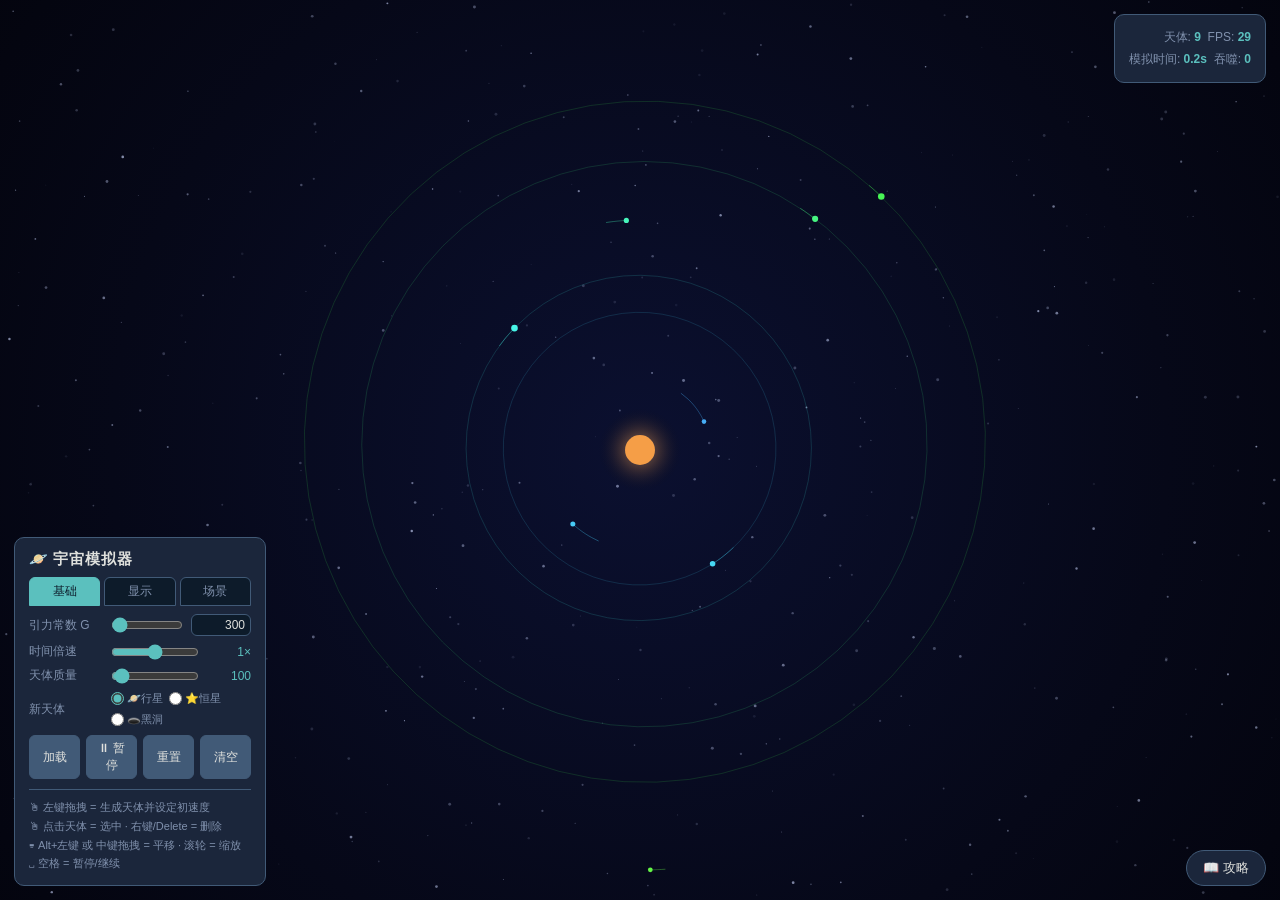
==== universe.html @ 5cbca07d "提交修改" ====
<!DOCTYPE html>
<html lang="zh-CN">
<head>
<meta charset="UTF-8">
<meta name="viewport" content="width=device-width, initial-scale=1.0">
<title> 宇宙模拟器</title>
<style>
  * { margin: 0; padding: 0; box-sizing: border-box; }
  html, body { width: 100%; height: 100%; overflow: hidden; }
  #canvas { display: block; width: 100%; height: 100%; cursor: crosshair; }
  body {
    font-family: "Segoe UI", "Microsoft YaHei", sans-serif;
    background: var(--bg); color: var(--text);
    transition: background 0.3s, color 0.3s;
  }

  /* ===== 三套扁平主题（深空蓝 / 星云紫 / 熔岩金）===== */
  :root, .theme-astronaut {
    --bg: #0d1b2a; --panel: #1b263b; --border: #415a77;
    --sub: #8091ad; --text: #e0e1dd;
    --accent: #5bc0be; --warn: #f4a261;
    --th-bg: #0d1b2a; --input-bg: #0d1b2a;
  }
  .theme-nebula {
    --bg: #0f0c29; --panel: #241e47; --border: #574a8f;
    --sub: #a89ce0; --text: #ece7ff;
    --accent: #a855f7; --warn: #fbbf24;
    --th-bg: #18133a; --input-bg: #18133a;
  }
  .theme-lava {
    --bg: #14100a; --panel: #2a2014; --border: #6b4a2f;
    --sub: #c9a277; --text: #f7ead9;
    --accent: #f4a261; --warn: #ffd166;
    --th-bg: #1d160d; --input-bg: #1d160d;
  }

  /* 扁平面板（实色 + 细边框，无模糊无重阴影） */
  .panel {
    position: fixed;
    background: var(--panel);
    border: 1px solid var(--border);
    border-radius: 10px;
    padding: 12px 14px;
    user-select: none;
    z-index: 10;
  }

  /* 左下：控制面板 */
  #controls { left: 14px; bottom: 14px; width: 252px; font-size: 13px; max-height: calc(100vh - 28px); overflow-y: auto; }
  #controls h1 { font-size: 15px; margin-bottom: 8px; letter-spacing: 1px; color: var(--text); }
  #controls h1 .icon { margin-right: 4px; }
  .row { display: flex; align-items: center; gap: 8px; margin: 7px 0; }
  .row label { flex: 0 0 74px; color: var(--sub); font-size: 12px; }
  .row input[type="range"] { flex: 1; min-width: 0; accent-color: var(--accent); }
  .row .val { flex: 0 0 44px; text-align: right; font-size: 12px; color: var(--accent); font-variant-numeric: tabular-nums; }
  .ginput {
    flex: 0 0 60px; min-width: 0; width: 60px;
    background: var(--input-bg); color: var(--text);
    border: 1px solid var(--border); border-radius: 6px;
    padding: 3px 5px; font-size: 12px; text-align: right;
    font-variant-numeric: tabular-nums;
    appearance: textfield; -moz-appearance: textfield;
  }
  .ginput::-webkit-inner-spin-button, .ginput::-webkit-outer-spin-button { -webkit-appearance: none; margin: 0; }
  .ginput:focus { outline: none; border-color: var(--accent); }
  .ginput:focus-visible { outline: 2px solid var(--accent); outline-offset: 1px; }
  .typebtns { flex: 1; display: flex; gap: 6px; flex-wrap: wrap; }
  .typebtns label { flex: 0 0 auto; display: flex; align-items: center; gap: 3px; font-size: 11px; color: var(--sub); cursor: pointer; }
  .typebtns input, .row input[type="checkbox"] { accent-color: var(--accent); }
  select, button {
    background: var(--border);
    color: var(--text);
    border: 1px solid var(--border);
    border-radius: 6px;
    padding: 4px 8px;
    font-size: 12px;
    cursor: pointer;
  }
  select:hover, button:hover { border-color: var(--accent); }
  .btnrow { display: flex; gap: 6px; margin-top: 8px; }
  .btnrow button { flex: 1; }
  #hint { margin-top: 10px; font-size: 11px; line-height: 1.7; color: var(--sub); border-top: 1px solid var(--border); padding-top: 8px; }

  /* 设置面板选项卡 */
  .tabs { display: flex; gap: 4px; margin-bottom: 8px; }
  .tab {
    flex: 1; text-align: center; padding: 5px 0; cursor: pointer;
    border: 1px solid var(--border); border-radius: 6px 6px 0 0;
    color: var(--sub); font-size: 12px; background: var(--th-bg);
  }
  .tab:hover { color: var(--text); border-color: var(--border); }
  .tab.active { background: var(--accent); color: var(--bg); border-color: var(--accent); }
  .tabpane { display: none; }
  .tabpane.active { display: block; }

  /* 右上：统计 */
  #stats { right: 14px; top: 14px; font-size: 12px; min-width: 150px; text-align: right; line-height: 1.8; color: var(--sub); }
  #stats b { color: var(--accent); font-variant-numeric: tabular-nums; }

  /* 选中天体信息 */
  #info {
    right: 14px; top: 130px; font-size: 12px; min-width: 170px; line-height: 1.8;
    display: none;
  }
  #info .title { color: var(--text); margin-bottom: 4px; }
  #info .close { float: right; cursor: pointer; color: var(--sub); font-size: 13px; }
  #info .close:hover { color: var(--warn); }

  /* 吞噬提示 */
  #feed { position: fixed; top: 14px; left: 50%; transform: translateX(-50%);
    font-size: 13px; color: var(--warn);
    opacity: 0; transition: opacity 0.8s; pointer-events: none; z-index: 20; }

  /* 攻略按钮与面板 */
  #guideBtn {
    position: fixed; right: 14px; bottom: 14px; z-index: 30;
    background: var(--panel); color: var(--text);
    border: 1px solid var(--border); border-radius: 20px;
    padding: 8px 16px; font-size: 13px; cursor: pointer;
  }
  #guideBtn:hover { border-color: var(--accent); }
  .overlay {
    position: fixed; inset: 0; z-index: 100;
    background: rgba(0, 0, 0, 0.55);
    display: flex; align-items: center; justify-content: center;
  }
  .guide {
    width: min(620px, 92vw); max-height: 84vh; overflow-y: auto;
    background: var(--panel);
    border: 1px solid var(--border); border-radius: 14px;
    padding: 18px 22px;
  }
  .guide-title { font-size: 17px; color: var(--text); margin-bottom: 12px; display: flex; justify-content: space-between; align-items: center; }
  .gclose { cursor: pointer; color: var(--sub); font-size: 15px; }
  .gclose:hover { color: var(--warn); }
  .guide-body { font-size: 13px; line-height: 1.8; color: var(--text); }
  .guide-body h3 { color: var(--accent); font-size: 14px; margin: 14px 0 6px; }
  .guide-body table { width: 100%; border-collapse: collapse; margin: 6px 0; }
  .guide-body th, .guide-body td { border: 1px solid var(--border); padding: 4px 8px; font-size: 12px; text-align: left; }
  .guide-body th { color: var(--text); background: var(--th-bg); }
  .guide-body td { color: var(--sub); }
  input:focus-visible, select:focus-visible, button:focus-visible {
    outline: 2px solid var(--accent); outline-offset: 1px;
  }
</style>
</head>
<body class="theme-astronaut">
<canvas id="canvas"></canvas>

<div class="panel" id="controls">
  <h1><span class="icon">🪐</span>宇宙模拟器</h1>
  <div class="tabs">
    <button class="tab active" data-tab="base"> 基础</button>
    <button class="tab" data-tab="view"> 显示</button>
    <button class="tab" data-tab="scene"> 场景</button>
  </div>
  <div class="tabpane active" id="pane-base">
    <div class="row"><label>引力常数 G</label><input type="range" id="gSlider" min="10" max="30000" step="10" value="300"><input type="number" id="gInput" class="ginput" value="300" min="1" step="any"></div>
    <div class="row"><label>时间倍速</label><input type="range" id="timeSlider" min="-200" max="200" step="1" value="0"><span class="val" id="timeVal">1×</span></div>
    <div class="row"><label>天体质量</label><input type="range" id="massSlider" min="5" max="2000" step="5" value="100"><span class="val" id="massVal">100</span></div>
    <div class="row"><label>新天体</label>
      <div class="typebtns">
        <label><input type="radio" name="btype" value="planet" checked><span>🪐行星</span></label>
        <label><input type="radio" name="btype" value="star"><span>⭐恒星</span></label>
        <label><input type="radio" name="btype" value="blackhole"><span>🕳️黑洞</span></label>
      </div>
    </div>
  </div>
  <div class="tabpane" id="pane-view">
    <div class="row"><label>尾迹</label><input type="checkbox" id="trailCk" checked><span style="font-size:12px;color:var(--sub)">显示轨道尾迹</span></div>
    <div class="row"><label>预测轨道</label><input type="checkbox" id="orbitCk" checked><span style="font-size:12px;color:var(--sub)">显示预计轨道</span></div>
    <div class="row"><label>界面主题</label>
      <select id="themeSel">
        <option value="astronaut" selected>深空蓝</option>
        <option value="nebula">星云紫</option>
        <option value="lava"> 熔岩金</option>
      </select>
    </div>
  </div>
  <div class="tabpane" id="pane-scene">
    <div class="row"><label>预设场景</label>
      <select id="presetSel">
        <option value="binary">双星系统</option>
        <option value="galaxy"> 螺旋星系</option>
        <option value="solar" selected>太阳系</option>
        <option value="collide">黑洞对撞</option>
        <option value="cluster"> 星团</option>
        <option value="chaos"> 随机混沌</option>
        <option value="accretion">黑洞吸积盘</option>
      </select>
    </div>
  </div>
  <div class="btnrow">
    <button id="loadBtn">加载</button>
    <button id="pauseBtn">⏸ 暂停</button>
    <button id="resetBtn">重置</button>
    <button id="clearBtn">清空</button>
  </div>
  <div id="hint">
    🖱 左键拖拽 = 生成天体并设定初速度<br>
    🖱 点击天体 = 选中 · 右键/Delete = 删除<br>
    ⌨ Alt+左键 或 中键拖拽 = 平移 · 滚轮 = 缩放<br>
    ␣ 空格 = 暂停/继续
  </div>
</div>

<div class="panel" id="stats">
  天体: <b id="stCount">0</b> &nbsp;FPS: <b id="stFps">0</b><br>
  模拟时间: <b id="stTime">0.0s</b> &nbsp;吞噬: <b id="stFeed">0</b>
</div>

<div class="panel" id="info">
  <span class="close" id="infoClose">✕</span>
  <div class="title" id="infoTitle">选中天体</div>
  <div id="infoBody"></div>
</div>

<div id="feed"></div>

<button id="guideBtn" title="打开攻略">📖 攻略</button>
<div id="guideOverlay" class="overlay" style="display:none">
  <div class="guide">
    <div class="guide-title">🪐 宇宙模拟器攻略 <span class="gclose" id="guideClose">✕</span></div>
    <div class="guide-body">
      <h3>🎮 操作速查</h3>
      <table>
        <tr><th>操作</th><th>效果</th></tr>
        <tr><td>左键拖拽空白</td><td>生成天体 + 设定初速度（箭头预览）</td></tr>
        <tr><td>点击天体</td><td>选中 + 相机居中跟踪（看质量/速度/能量）</td></tr>
        <tr><td>右键 / Delete</td><td>删除选中天体</td></tr>
        <tr><td>滚轮</td><td>缩放（0.1×~8×）</td></tr>
        <tr><td>Alt+左键 / 中键拖</td><td>平移视口</td></tr>
        <tr><td>空格</td><td>暂停 / 继续</td></tr>
        <tr><td>点击空白</td><td>退出跟踪模式</td></tr>
      </table>
      <h3>🎛 面板参数</h3>
      <table>
        <tr><th>参数</th><th>说明</th></tr>
        <tr><td>引力常数 G</td><td>整体引力强度：越大轨道越快越紧，越小越松散（可输入）</td></tr>
        <tr><td>时间倍速</td><td>0.01×~100× 全范围真实生效，看演化 / 看细节</td></tr>
        <tr><td>天体质量</td><td>新天体的质量，决定半径与引力影响力</td></tr>
        <tr><td>新天体类型</td><td>🪐行星 / ⭐恒星 / 🕳️黑洞，切换时质量自动匹配</td></tr>
        <tr><td>尾迹 / 预测轨道</td><td>轨道拖尾；大天体淡椭圆 + 选中体亮虚线预测</td></tr>
      </table>
      <h3>🔬 物理机制</h3>
      真实 n-body 万有引力（leapfrog 积分）：速度合适 → 椭圆轨道；太快 → 逃逸；太慢 → 坠入。
      天体相撞质量相加（动量守恒）；<b>黑洞吞噬</b>质量差 20 倍以上的小体时橙色闪光。
      黑洞吸积盘粒子带微阻力，螺旋内落。
      <h3>🌌 七大预设</h3>
      <table>
        <tr><th>预设</th><th>看点 / 推荐</th></tr>
        <tr><td>螺旋星系</td><td>650 体旋臂演化；跟踪中心黑洞调 10×~30×</td></tr>
        <tr><td>双星系统</td><td>两恒星互绕；加行星看三体混沌</td></tr>
        <tr><td>太阳系</td><td>8 行星圆轨道；1× 慢速看行星公转</td></tr>
        <tr><td>黑洞对撞</td><td>双黑洞椭圆互绕合并；调 5×~20× 看对撞</td></tr>
        <tr><td>星团</td><td>320 天体坍缩合并；调 20× 看星团成型</td></tr>
        <tr><td>随机混沌</td><td>280 体碰撞演化；看自然合并成团</td></tr>
        <tr><td>黑洞吸积盘</td><td>炽热粒子螺旋内落；1×~2× 看吞噬闪光</td></tr>
      </table>
      <h3>🚀 进阶技巧</h3>
      <b>造太阳系</b>：选 ⭐ 恒星生成一颗 → 切 🪐 行星在旁拖拽（速度垂直连线）→ 开预测轨道微调。<br>
      <b>黑洞吞噬秀</b>：吸积盘预设调 10×，看粒子被吞、闪光连发。<br>
      <b>轨道口诀</b>：圆轨道速度 ≈ √(G·M/r)——质量×G 定引力源，距离定轨道尺度。
      <h3>⚡ 性能提示</h3>
      天体上限 1200；卡顿先关<b>尾迹</b>（最耗渲染）。帧率自适应自动降子步，无需手动。
    </div>
  </div>
</div>

<script>
// ============================================================
// PHYSICS-START  ——  纯物理引擎（无 DOM 依赖，node 可提取测试）
// ============================================================
const PHYS_DT = 1 / 240;        // 固定物理步长（秒）
const SOFTENING = 2;            // 软化常数 ε（像素），防 r→0 奇点
const TRAIL_LEN = 50;           // 尾迹长度（帧）
const MAX_BODIES = 1200;        // 天体数量上限
const MAX_SUB_DT_MULT = 16;     // 物理步长上限（PHYS_DT 的倍数，leapfrog 稳定域）

// 天体类型 -> 颜色色相（渲染用）
const TYPE_HUE = { star: 30, planet: 205, blackhole: 272 };

function radiusFromMass(m) {
  // 半径 ∝ 质量^(1/3)，观感缩放
  return 1.2 + 3.2 * Math.cbrt(m / 100);
}

function makeBody(x, y, vx, vy, mass, type) {
  return {
    x, y, vx, vy, mass,
    type: type || 'planet',
    radius: radiusFromMass(mass),
    ax: 0, ay: 0,             // 加速度缓存（leapfrog 半 kick 用）
    trail: [],                // 世界坐标尾迹点
    dead: false,              // 待删除标记
    born: 0                   // 出生时间（物理秒）
  };
}

// O(n²) 加速度计算：每对天体一次对称计算
function computeAccelerations(bodies, G, eps) {
  const n = bodies.length;
  for (let i = 0; i < n; i++) {
    bodies[i].ax = 0;
    bodies[i].ay = 0;
  }
  for (let i = 0; i < n; i++) {
    const a = bodies[i];
    for (let j = i + 1; j < n; j++) {
      const b = bodies[j];
      const dx = b.x - a.x;
      const dy = b.y - a.y;
      const r2 = dx * dx + dy * dy + eps * eps;
      const invR3 = 1 / (r2 * Math.sqrt(r2));
      // a 受 b 的加速度: G·mb/r³·dr ; b 受 a: -G·ma/r³·dr
      a.ax += G * b.mass * invR3 * dx;
      a.ay += G * b.mass * invR3 * dy;
      b.ax -= G * a.mass * invR3 * dx;
      b.ay -= G * a.mass * invR3 * dy;
    }
  }
}

// Leapfrog / velocity-Verlet 单步（进入时 ax,ay 为上一步缓存值）
function stepUniverse(bodies, dt, G, eps) {
  for (const b of bodies) {
    b.vx += 0.5 * b.ax * dt;
    b.vy += 0.5 * b.ay * dt;
    b.x += b.vx * dt;
    b.y += b.vy * dt;
  }
  computeAccelerations(bodies, G, eps);
  for (const b of bodies) {
    b.vx += 0.5 * b.ax * dt;
    b.vy += 0.5 * b.ay * dt;
  }
}

// 碰撞合并。返回吞噬事件数组 [{x,y}]（渲染层附加时间戳）
function collideBodies(bodies) {
  const TYPE_PRIORITY = { blackhole: 3, star: 2, planet: 1 };
  const feedEvents = [];
  const n = bodies.length;
  for (let i = 0; i < n; i++) {
    const a = bodies[i];
    if (a.dead) continue;
    for (let j = i + 1; j < n; j++) {
      const b = bodies[j];
      if (b.dead) continue;
      const dx = b.x - a.x, dy = b.y - a.y;
      const rr = a.radius + b.radius;
      if (dx * dx + dy * dy > rr * rr) continue;
      // 合并：动量守恒、质心位置（先保存原始质量——合并会覆盖 keep.mass）
      const ma = a.mass, mb = b.mass;
      const m = ma + mb;
      const keep = a, del = b;
      keep.x = (a.x * ma + b.x * mb) / m;
      keep.y = (a.y * ma + b.y * mb) / m;
      keep.vx = (a.vx * ma + b.vx * mb) / m;
      keep.vy = (a.vy * ma + b.vy * mb) / m;
      keep.mass = m;
      keep.radius = radiusFromMass(m);
      // 类型取优先级高的
      if (TYPE_PRIORITY[del.type] > TYPE_PRIORITY[keep.type]) keep.type = del.type;
      // 黑洞吞噬判定（与下标顺序无关：合并结果为黑洞且原始质量悬殊）
      const ratio = Math.max(ma, mb) / Math.min(ma, mb);
      if (keep.type === 'blackhole' && ratio > 20) {
        feedEvents.push({ x: keep.x, y: keep.y });
      }
      del.dead = true;
    }
  }
  return bodies.filter(b => !b.dead).length !== n
    ? { bodies: bodies.filter(b => !b.dead), feedEvents }
    : { bodies, feedEvents };
}

// ---------- 预计轨道 ----------
// 开普勒轨道要素：天体(质量 mass)在质心系中绕系统质心(M = 系统总质量)的椭圆轨道。
// 两体精确式：天体绕质心的运动等价于中心质量 (M−m)³/M² 的中心场（m≪M 时退化为 M−m）。
// 返回 {a, e, p, theta0}（半长轴/离心率/半通径/近日点角），非束缚或不可画时返回 null。
function computeKeplerOrbit(bx, by, bvx, bvy, mass, comX, comY, comVx, comVy, G, M) {
  const rx = bx - comX, ry = by - comY;
  const vx = bvx - comVx, vy = bvy - comVy;
  const r = Math.hypot(rx, ry);
  if (r < 1e-6) return null;               // 位于质心（如中心黑洞自身）
  const v2 = vx * vx + vy * vy;
  const mu = G * (M - mass) ** 3 / (M * M);
  const eps = v2 / 2 - mu / r;             // 比能量
  if (eps >= 0) return null;               // 抛物线/双曲 → 逃逸
  const h = rx * vy - ry * vx;             // 角动量 z 分量
  if (h === 0) return null;                // 纯径向
  const a = -mu / (2 * eps);
  const e = Math.sqrt(Math.max(0, 1 + 2 * eps * h * h / (mu * mu)));
  if (e >= 0.97 || a > 5000) return null;  // 极扁/巨轨道不画
  const p = h * h / mu;
  // 近日点方向（拉普拉斯-龙格-楞次向量）：e_vec = (v×h)/μ − r̂
  const ex = (vy * h) / mu - rx / r;
  const ey = (-vx * h) / mu - ry / r;
  return { a, e, p, theta0: Math.atan2(ey, ex) };
}

// 椭圆采样点（世界坐标，samples 个点闭合一周，末点回到起点）
function keplerOrbitPoints(orbit, comX, comY, samples) {
  const { e, p, theta0 } = orbit;
  const pts = new Array(samples + 1);
  for (let i = 0; i < samples; i++) {
    const th = (i / samples) * Math.PI * 2;
    const rr = p / (1 + e * Math.cos(th));
    pts[i] = {
      x: comX + Math.cos(theta0 + th) * rr,
      y: comY + Math.sin(theta0 + th) * rr
    };
  }
  pts[samples] = pts[0];                   // 闭合
  return pts;
}

// 多体数值预测：场源(others)位置冻结，leapfrog 前向积分 steps×dt 秒，
// 返回预测路径点数组（每 4 步取一点）。支持 drag 阻尼（吸积盘螺旋）。
function predictOrbit(body, others, G, steps, dt) {
  const pred = { x: body.x, y: body.y, vx: body.vx, vy: body.vy, mass: body.mass, drag: body.drag || 0 };
  const eps = SOFTENING;
  let ax = 0, ay = 0;
  for (const o of others) {
    const dx = o.x - pred.x, dy = o.y - pred.y;
    const r2 = dx * dx + dy * dy + eps * eps;
    const inv = 1 / (r2 * Math.sqrt(r2));
    ax += G * o.mass * inv * dx;
    ay += G * o.mass * inv * dy;
  }
  const pts = [{ x: pred.x, y: pred.y }];
  const dragF = pred.drag ? (1 - pred.drag * 240 * dt) : 1;
  for (let s = 0; s < steps; s++) {
    pred.vx = pred.vx * dragF + 0.5 * ax * dt;
    pred.vy = pred.vy * dragF + 0.5 * ay * dt;
    pred.x += pred.vx * dt;
    pred.y += pred.vy * dt;
    ax = 0; ay = 0;
    for (const o of others) {
      const dx = o.x - pred.x, dy = o.y - pred.y;
      const r2 = dx * dx + dy * dy + eps * eps;
      const inv = 1 / (r2 * Math.sqrt(r2));
      ax += G * o.mass * inv * dx;
      ay += G * o.mass * inv * dy;
    }
    pred.vx += 0.5 * ax * dt;
    pred.vy += 0.5 * ay * dt;
    if (s % 4 === 3) pts.push({ x: pred.x, y: pred.y });
  }
  return pts;
}

// 解析正数输入（通用）：合法返回 number，否则返回 null
function parsePositiveInput(str) {
  const v = Number(String(str).trim());
  return Number.isFinite(v) && v > 0 ? v : null;
}

// 解析 G 常数输入：额外钳制合理范围 [1e-3, 1e6]，
// 防极端值 G·m 溢出为 Infinity 污染全部天体（1e308×22000 → Infinity → NaN）
function parseGInput(str) {
  const v = Number(String(str).trim());
  return Number.isFinite(v) && v >= 1e-3 && v <= 1e6 ? v : null;
}

// 新天体类型的合理默认质量（切换类型时质量滑块联动）
const TYPE_DEFAULT_MASS = { planet: 100, star: 500, blackhole: 1500 };

// 帧调度：模拟时间债累积 → 动态加粗物理步长消化时间。
// 慢速时精确（时间债保留到下帧），高速时用大步长在 MAX_SUBSTEPS 内完成。
// 步长硬上限 MAX_SUB_DT_MULT×PHYS_DT ≈ 67ms：leapfrog 稳定域 ω·dt<2，
// 最紧轨道（galaxy 内圈 ω≈5.5 rad/s）ω·dt≈0.37，余量充足。
// 返回 { accum, subDt, substeps }；substeps=0 表示本帧不推进（时间债累积中）。
function scheduleSubsteps(accum, dtFrame, timeScale, maxSubsteps) {
  accum += dtFrame * timeScale;
  let big = Math.ceil(accum / (PHYS_DT * maxSubsteps));
  big = Math.max(1, Math.min(big, MAX_SUB_DT_MULT));   // 下界 1 防 subDt=0 除零
  const subDt = PHYS_DT * big;
  let substeps = Math.floor(accum / subDt);
  accum -= substeps * subDt;
  substeps = Math.min(substeps, maxSubsteps);   // 步长受限时丢弃超额时间（性能保护）
  return { accum, subDt, substeps };
}

// 预设场景生成器 ----------
function presetBinary() {
  const G = 300, m = 3000, d = 150;
  const omega = Math.sqrt(G * (m + m) / (d * d * d));
  const v = omega * d / 2;
  const bodies = [];
  bodies.push(makeBody(-d / 2, 0, 0, -v, m, 'star'));
  bodies.push(makeBody(d / 2, 0, 0, v, m, 'star'));
  // 少量远距离行星点缀
  for (let i = 0; i < 6; i++) {
    const ang = (i / 6) * Math.PI * 2;
    const r = 320 + i * 40;
    const vo = Math.sqrt(G * (2 * m) / r);
    bodies.push(makeBody(Math.cos(ang) * r, Math.sin(ang) * r,
      -Math.sin(ang) * vo, Math.cos(ang) * vo, 8, 'planet'));
  }
  return bodies;
}

function presetGalaxy() {
  const G = 300, Mbh = 22000, count = 650;
  const bodies = [];
  bodies.push(makeBody(0, 0, 0, 0, Mbh, 'blackhole'));
  for (let i = 0; i < count; i++) {
    // 圆盘密度 ~ 1/r，半径 60..420
    const r = 60 + 360 * Math.sqrt(Math.random());
    const ang = Math.random() * Math.PI * 2;
    const m = 0.8 + Math.random() * 6;
    // 开普勒速度（中心黑洞主导）
    const vk = Math.sqrt(G * Mbh / r);
    const v = vk * (0.96 + Math.random() * 0.08);
    bodies.push(makeBody(
      Math.cos(ang) * r, Math.sin(ang) * r,
      -Math.sin(ang) * v, Math.cos(ang) * v,
      m, 'planet'));
  }
  return bodies;
}

function presetChaos() {
  const bodies = [];
  const count = 280;
  for (let i = 0; i < count; i++) {
    const m = 2 + Math.pow(Math.random(), 2.5) * 200;
    const type = m > 60 ? 'star' : 'planet';
    bodies.push(makeBody(
      (Math.random() - 0.5) * 1400,
      (Math.random() - 0.5) * 1400,
      (Math.random() - 0.5) * 2.4,
      (Math.random() - 0.5) * 2.4,
      m, type));
  }
  return bodies;
}

function presetAccretion() {
  const G = 300, Mbh = 40000;
  const bodies = [makeBody(0, 0, 0, 0, Mbh, 'blackhole')];
  // 炽热吸积盘：粒子紧贴黑洞（55~150px）、暖色、内落快——与冷色螺旋星系区分
  for (let i = 0; i < 64; i++) {
    const r = 55 + Math.random() * 95;
    const ang = Math.random() * Math.PI * 2;
    const vk = Math.sqrt(G * Mbh / r) * 0.97;
    const m = 1 + Math.random() * 4;
    const b = makeBody(
      Math.cos(ang) * r, Math.sin(ang) * r,
      -Math.sin(ang) * vk, Math.cos(ang) * vk,
      m, 'planet');
    b.hue = 18 + Math.random() * 30;   // 橙色炽热盘
    b.drag = 0.00025;                  // 内落更快（每物理步，≈ 原 0.0001 的 2.5 倍）
    bodies.push(b);
  }
  return bodies;
}

// 太阳系：中心恒星 + 8 行星（距离递增、冷色系渐变）
function presetSolar() {
  const G = 300, Msun = 8000;
  const bodies = [makeBody(0, 0, 0, 0, Msun, 'star')];
  const planets = [
    [70, 4, 205], [100, 7, 195], [135, 12, 190], [175, 30, 175],
    [230, 8, 160], [290, 20, 140], [350, 28, 125], [420, 5, 110]
  ];
  for (const [r, m, hue] of planets) {
    const v = Math.sqrt(G * Msun / r);
    const ang = Math.random() * Math.PI * 2;
    const b = makeBody(
      Math.cos(ang) * r, Math.sin(ang) * r,
      -Math.sin(ang) * v, Math.cos(ang) * v,
      m, 'planet');
    b.hue = hue;
    bodies.push(b);
  }
  return bodies;
}

// 黑洞对撞：双黑洞椭圆互绕（远日点出发）+ 尘埃粒子
function presetCollide() {
  const G = 300, m = 26000;
  const bodies = [];
  const a = 200, e = 0.55;
  const mu = G * (m + m);
  const r0 = a * (1 + e);                        // 远日点距离
  const v0 = Math.sqrt(mu * (2 / r0 - 1 / a));   // 远日点相对速度（vis-viva）
  bodies.push(makeBody(-r0 / 2, 0, 0, v0 / 2, m, 'blackhole'));
  bodies.push(makeBody(r0 / 2, 0, 0, -v0 / 2, m, 'blackhole'));
  for (let i = 0; i < 40; i++) {
    const r = 420 + Math.random() * 200;
    const ang = Math.random() * Math.PI * 2;
    const vk = Math.sqrt(G * 2 * m / r) * (0.97 + Math.random() * 0.06);
    const b = makeBody(
      Math.cos(ang) * r, Math.sin(ang) * r,
      -Math.sin(ang) * vk, Math.cos(ang) * vk,
      2 + Math.random() * 3, 'planet');
    b.hue = 265 + Math.random() * 35;            // 紫罗兰尘埃
    bodies.push(b);
  }
  return bodies;
}

// 星团：320 恒星球状分布，维里化速度 → 缓慢坍缩合并
function presetCluster() {
  const G = 300;
  const bodies = [];
  const count = 320;
  const Mapprox = count * 100 * 0.5;             // 星团有效质量近似
  for (let i = 0; i < count; i++) {
    const r = 80 + 420 * Math.sqrt(Math.random());
    const ang = Math.random() * Math.PI * 2;
    const m = 20 + Math.random() * 180;
    const vk = Math.sqrt(G * Mapprox / r) * (0.7 + Math.random() * 0.4);
    const b = makeBody(
      Math.cos(ang) * r, Math.sin(ang) * r,
      -Math.sin(ang) * vk, Math.cos(ang) * vk,
      m, m > 120 ? 'star' : 'planet');
    bodies.push(b);
  }
  return bodies;
}

function createPreset(name) {
  if (name === 'binary') return presetBinary();
  if (name === 'chaos') return presetChaos();
  if (name === 'accretion') return presetAccretion();
  if (name === 'solar') return presetSolar();
  if (name === 'collide') return presetCollide();
  if (name === 'cluster') return presetCluster();
  return presetGalaxy();
}

// 导出让 node 测试脚本提取（浏览器中无害）
if (typeof globalThis !== 'undefined') {
  globalThis.UNIVERSE_PHYSICS = {
    PHYS_DT, SOFTENING, TRAIL_LEN, MAX_BODIES, TYPE_HUE,
    radiusFromMass, makeBody, computeAccelerations,
    stepUniverse, collideBodies, createPreset,
    computeKeplerOrbit, keplerOrbitPoints, predictOrbit,
    scheduleSubsteps, MAX_SUB_DT_MULT, parsePositiveInput, parseGInput,
    TYPE_DEFAULT_MASS
  };
}
// PHYSICS-END
// ============================================================

// ============================================================
// 渲染层
// ============================================================
const canvas = document.getElementById('canvas');
const ctx = canvas.getContext('2d');
let W = 0, H = 0, DPR = 1;
const camera = { cx: 0, cy: 0, zoom: 1 };

function resize() {
  DPR = window.devicePixelRatio || 1;
  W = canvas.clientWidth = window.innerWidth;
  H = canvas.clientHeight = window.innerHeight;
  canvas.width = W * DPR;
  canvas.height = H * DPR;
  ctx.setTransform(DPR, 0, 0, DPR, 0, 0);
  buildStars();
}
window.addEventListener('resize', resize);

function worldToScreen(wx, wy) {
  return {
    x: (wx - camera.cx) * camera.zoom + W / 2,
    y: (wy - camera.cy) * camera.zoom + H / 2
  };
}
function screenToWorld(sx, sy) {
  return {
    x: (sx - W / 2) / camera.zoom + camera.cx,
    y: (sy - H / 2) / camera.zoom + camera.cy
  };
}

// 背景星点（屏幕相对坐标，随视口平移缓动）
let stars = [];
function buildStars() {
  stars = [];
  for (let i = 0; i < 420; i++) {
    stars.push({
      x: Math.random(), y: Math.random(),
      r: 0.4 + Math.random() * 1.1,
      a: 0.15 + Math.random() * 0.5,
      tw: Math.random() * Math.PI * 2
    });
  }
}

// 主题 → 场景背景渐变（与 UI 主题联动）
const THEME_SKY = {
  astronaut: ['#0b1030', '#060818', '#020208'],
  nebula: ['#1a1236', '#0d0820', '#05030f'],
  lava: ['#241505', '#120b04', '#060302']
};
let currentTheme = 'astronaut';

function drawBackground(t) {
  // 深空渐变（随主题切换）
  const sky = THEME_SKY[currentTheme];
  const g = ctx.createRadialGradient(W / 2, H / 2, 0, W / 2, H / 2, Math.max(W, H) * 0.75);
  g.addColorStop(0, sky[0]);
  g.addColorStop(0.55, sky[1]);
  g.addColorStop(1, sky[2]);
  ctx.fillStyle = g;
  ctx.fillRect(0, 0, W, H);
  // 星点（视差 0.12，缩放 0.5，闪烁）
  const px = camera.cx * camera.zoom * 0.12;
  const py = camera.cy * camera.zoom * 0.12;
  const sz = Math.max(W, H) * 0.5 * 0.5;
  for (const s of stars) {
    let sx = (s.x * W - px) % W; if (sx < 0) sx += W;
    let sy = (s.y * H - py) % H; if (sy < 0) sy += H;
    const twinkle = 0.7 + 0.3 * Math.sin(t * 1.5 + s.tw);
    ctx.globalAlpha = s.a * twinkle;
    ctx.fillStyle = '#cdd8ff';
    ctx.beginPath();
    ctx.arc(sx, sy, s.r, 0, Math.PI * 2);
    ctx.fill();
  }
  ctx.globalAlpha = 1;
}

// 天体类型 -> 颜色（预设可用 b.hue 覆盖色相）
function bodyColor(b) {
  const hue = b.hue ?? TYPE_HUE[b.type] ?? 205;
  return `hsl(${hue}, 90%, 62%)`;
}

function drawBody(b, t) {
  const p = worldToScreen(b.x, b.y);
  if (p.x < -80 || p.x > W + 80 || p.y < -80 || p.y > H + 80) return;
  const r = Math.max(0.4, b.radius * camera.zoom);

  if (b.type === 'blackhole') {
    // 吸积盘光环
    const ring = ctx.createRadialGradient(p.x, p.y, r * 0.4, p.x, p.y, r * 2.6);
    ring.addColorStop(0, 'rgba(255,140,60,0.0)');
    ring.addColorStop(0.55, 'rgba(255,170,80,0.55)');
    ring.addColorStop(0.8, 'rgba(255,120,40,0.15)');
    ring.addColorStop(1, 'rgba(255,120,40,0)');
    ctx.fillStyle = ring;
    ctx.beginPath();
    ctx.arc(p.x, p.y, r * 2.6, 0, Math.PI * 2);
    ctx.fill();
    // 事件视界
    ctx.fillStyle = '#05050c';
    ctx.beginPath();
    ctx.arc(p.x, p.y, r * 0.9, 0, Math.PI * 2);
    ctx.fill();
    ctx.strokeStyle = 'rgba(150,120,255,0.8)';
    ctx.lineWidth = 1;
    ctx.stroke();
  } else {
    // 发光（仅较大天体）
    if (r > 6) {
      const glow = ctx.createRadialGradient(p.x, p.y, 0, p.x, p.y, r * 2.8);
      glow.addColorStop(0, 'rgba(255,255,255,0.35)');
      glow.addColorStop(0.4, hexToRgba(bodyColor(b), 0.25));
      glow.addColorStop(1, 'rgba(0,0,0,0)');
      ctx.fillStyle = glow;
      ctx.beginPath();
      ctx.arc(p.x, p.y, r * 2.8, 0, Math.PI * 2);
      ctx.fill();
    }
    ctx.fillStyle = bodyColor(b);
    ctx.beginPath();
    ctx.arc(p.x, p.y, Math.max(0.4, r), 0, Math.PI * 2);
    ctx.fill();
  }
}

function hexToRgba(hslColor, a) {
  // 将 hsl(...) 字符串转 rgba —— 用于发光渐变
  const m = hslColor.match(/hsl\((\d+),\s*(\d+)%,\s*(\d+)%\)/);
  if (!m) return `rgba(150,180,255,${a})`;
  const h = +m[1], s = +m[2] / 100, l = +m[3] / 100;
  const c = (1 - Math.abs(2 * l - 1)) * s;
  const hp = h / 60;
  const x = c * (1 - Math.abs(hp % 2 - 1));
  let r = 0, g = 0, b = 0;
  if (hp < 1) [r, g, b] = [c, x, 0];
  else if (hp < 2) [r, g, b] = [x, c, 0];
  else if (hp < 3) [r, g, b] = [0, c, x];
  else if (hp < 4) [r, g, b] = [0, x, c];
  else if (hp < 5) [r, g, b] = [x, 0, c];
  else [r, g, b] = [c, 0, x];
  const m2 = l - c / 2;
  return `rgba(${Math.round((r + m2) * 255)},${Math.round((g + m2) * 255)},${Math.round((b + m2) * 255)},${a})`;
}

function drawTrails() {
  if (!trailOn) return;
  ctx.lineWidth = 1;
  for (const b of bodies) {
    const tr = b.trail;
    if (tr.length < 3) continue;
    ctx.beginPath();
    const p0 = worldToScreen(tr[0].x, tr[0].y);
    ctx.moveTo(p0.x, p0.y);
    for (let i = 1; i < tr.length; i++) {
      const p = worldToScreen(tr[i].x, tr[i].y);
      ctx.lineTo(p.x, p.y);
    }
    ctx.strokeStyle = hexToRgba(bodyColor(b), 0.35);
    ctx.stroke();
  }
}

// ---------- 预计轨道渲染 ----------
// 场源：质量前 100 且 ≥ 最大质量 1%（中心主导时近似两体，快且准）；排除选中天体自身
function selectFieldSources(bodies, selected) {
  if (bodies.length <= 1) return [];
  const sorted = [...bodies].sort((a, b) => b.mass - a.mass);
  const maxM = sorted[0].mass;
  const out = [];
  for (let i = 0; i < sorted.length && i < 100; i++) {
    if (sorted[i].mass < maxM * 0.01) break;
    if (sorted[i] === selected) continue;
    out.push(sorted[i]);
  }
  return out;
}

// 所有天体：极淡开普勒近似椭圆（绕系统质心，质量前 20%）
function drawKeplerOrbits() {
  if (!orbitOn || bodies.length < 2) return;
  let mx = 0, my = 0, mvx = 0, mvy = 0, M = 0;
  for (const b of bodies) {
    mx += b.x * b.mass; my += b.y * b.mass;
    mvx += b.vx * b.mass; mvy += b.vy * b.mass;
    M += b.mass;
  }
  if (M <= 0) return;
  mx /= M; my /= M; mvx /= M; mvy /= M;
  const sorted = [...bodies].sort((a, b) => b.mass - a.mass);
  const top = sorted.slice(0, Math.max(5, Math.ceil(bodies.length * 0.2)));
  ctx.lineWidth = 1;
  for (const b of top) {
    if (b === selected) continue;   // 选中体画精确预测
    const orb = computeKeplerOrbit(b.x, b.y, b.vx, b.vy, b.mass,
      mx, my, mvx, mvy, G, M);
    if (!orb) continue;
    const pts = keplerOrbitPoints(orb, mx, my, 64);
    let anyIn = false;
    ctx.beginPath();
    for (let i = 0; i < pts.length; i++) {
      const p = worldToScreen(pts[i].x, pts[i].y);
      if (i === 0) ctx.moveTo(p.x, p.y); else ctx.lineTo(p.x, p.y);
      if (p.x > -80 && p.x < W + 80 && p.y > -80 && p.y < H + 80) anyIn = true;
    }
    if (!anyIn) continue;
    ctx.strokeStyle = hexToRgba(bodyColor(b), 0.15);
    ctx.stroke();
  }
}

// 选中天体：多体数值预测（场源冻结，每 66ms 重算一次）
let predCache = null;  // { target, points, frame }
function drawPrediction(now) {
  if (!orbitOn || !selected) { predCache = null; return; }
  if (!predCache || predCache.target !== selected || now - predCache.frame > 66) {
    const sources = selectFieldSources(bodies, selected);
    predCache = {
      target: selected,
      points: predictOrbit(selected, sources, G, 400, 0.1),
      frame: now
    };
  }
  const pts = predCache.points;
  let anyIn = false;
  ctx.setLineDash([4, 4]);
  ctx.lineWidth = 1.2;
  ctx.beginPath();
  for (let i = 0; i < pts.length; i++) {
    const p = worldToScreen(pts[i].x, pts[i].y);
    if (i === 0) ctx.moveTo(p.x, p.y); else ctx.lineTo(p.x, p.y);
    if (p.x > -80 && p.x < W + 80 && p.y > -80 && p.y < H + 80) anyIn = true;
  }
  if (anyIn) {
    ctx.strokeStyle = hexToRgba(bodyColor(selected), 0.5);
    ctx.stroke();
  }
  ctx.setLineDash([]);
}

function drawFeedEvents(t) {
  for (let i = feedEvents.length - 1; i >= 0; i--) {
    const ev = feedEvents[i];
    const age = (t - ev.t) / 1000;  // 墙钟秒
    if (age > 1) { feedEvents.splice(i, 1); continue; }
    if (age < 0) continue;
    const p = worldToScreen(ev.x, ev.y);
    const rr = Math.max(0, (1 + age * 3) * 40 * camera.zoom);
    const g = ctx.createRadialGradient(p.x, p.y, 0, p.x, p.y, rr);
    g.addColorStop(0, `rgba(255,220,160,${0.7 * (1 - age)})`);
    g.addColorStop(1, 'rgba(255,140,40,0)');
    ctx.fillStyle = g;
    ctx.beginPath();
    ctx.arc(p.x, p.y, rr, 0, Math.PI * 2);
    ctx.fill();
  }
}

function drawCreationArrow() {
  if (!creating) return;
  const p0 = worldToScreen(dragStartWorld.x, dragStartWorld.y);
  ctx.setLineDash([6, 5]);
  ctx.strokeStyle = 'rgba(125,200,255,0.9)';
  ctx.lineWidth = 1.6;
  ctx.beginPath();
  ctx.moveTo(p0.x, p0.y);
  ctx.lineTo(mouse.sx, mouse.sy);
  ctx.stroke();
  ctx.setLineDash([]);
  // 箭头头
  const ang = Math.atan2(mouse.sy - p0.y, mouse.sx - p0.x);
  const L = 10;
  ctx.beginPath();
  ctx.moveTo(mouse.sx, mouse.sy);
  ctx.lineTo(mouse.sx - L * Math.cos(ang - 0.4), mouse.sy - L * Math.sin(ang - 0.4));
  ctx.moveTo(mouse.sx, mouse.sy);
  ctx.lineTo(mouse.sx - L * Math.cos(ang + 0.4), mouse.sy - L * Math.sin(ang + 0.4));
  ctx.stroke();
  // 起点处新天体预览（颜色反映所选类型）
  ctx.fillStyle = `hsl(${TYPE_HUE[newBodyType] ?? 205}, 90%, 62%)`;
  ctx.globalAlpha = 0.6;
  ctx.beginPath();
  ctx.arc(p0.x, p0.y, Math.max(1, radiusFromMass(newBodyMass) * camera.zoom * 0.5), 0, Math.PI * 2);
  ctx.fill();
  ctx.globalAlpha = 1;
}

// ============================================================
// 交互层
// ============================================================
const mouse = { sx: 0, sy: 0 };
let bodies = [];
let selected = null;
let followTarget = null;     // 跟踪居中的天体（用户交互时清除）
let creating = false;
let panning = false;
let dragStartWorld = null;
let dragStartScreen = null;
let lastPan = null;
let trailOn = true;
let orbitOn = true;
let newBodyMass = 100;
let newBodyType = 'planet';
document.querySelectorAll('input[name="btype"]').forEach(r => {
  r.addEventListener('change', () => {
    newBodyType = r.value;
    // 类型与质量联动：跳到该类型合理默认（用户可继续手动调）
    const def = TYPE_DEFAULT_MASS[newBodyType] ?? 100;
    newBodyMass = def;
    massSlider.value = def;
    massVal.textContent = def;
  });
});

function hitTest(sx, sy) {
  // 从大到小找（大天体更容易点中）
  for (let i = bodies.length - 1; i >= 0; i--) {
    const b = bodies[i];
    const p = worldToScreen(b.x, b.y);
    const rr = Math.max(6, b.radius * camera.zoom) + 4;
    const dx = sx - p.x, dy = sy - p.y;
    if (dx * dx + dy * dy <= rr * rr) return b;
  }
  return null;
}

canvas.addEventListener('mousedown', (e) => {
  mouse.sx = e.clientX; mouse.sy = e.clientY;
  if (e.button === 1 || (e.button === 0 && e.altKey)) {
    // 平移（中键 / Alt+左键）
    panning = true;
    followTarget = null;     // 手动平移退出跟踪
    lastPan = { sx: e.clientX, sy: e.clientY };
    e.preventDefault();
    return;
  }
  if (e.button !== 0) return;
  const hit = hitTest(e.clientX, e.clientY);
  if (hit) {
    selected = hit;
    followTarget = hit;      // 点击天体：居中跟踪
    updateInfoPanel();
  } else {
    creating = true;
    followTarget = null;     // 点击空白退出跟踪
    dragStartScreen = { sx: e.clientX, sy: e.clientY };
    dragStartWorld = screenToWorld(e.clientX, e.clientY);
    selected = null;
    hideInfoPanel();
  }
});

canvas.addEventListener('mousemove', (e) => {
  mouse.sx = e.clientX; mouse.sy = e.clientY;
  if (panning) {
    const dx = e.clientX - lastPan.sx;
    const dy = e.clientY - lastPan.sy;
    camera.cx -= dx / camera.zoom;
    camera.cy -= dy / camera.zoom;
    lastPan = { sx: e.clientX, sy: e.clientY };
  }
});

window.addEventListener('mouseup', (e) => {
  if (panning) { panning = false; return; }
  if (!creating) return;
  creating = false;
  const dx = e.clientX - dragStartScreen.sx;   // 屏幕像素拖拽量
  const dy = e.clientY - dragStartScreen.sy;
  if (dx * dx + dy * dy < 16) return;          // 纯点击不创建
  if (bodies.length >= MAX_BODIES) {
    showFeed(`⚠ 天体已达上限 ${MAX_BODIES}，请先清理`);
    return;
  }
  const world = screenToWorld(dragStartScreen.sx, dragStartScreen.sy);
  const vx = dx / camera.zoom * 1.6;           // 屏幕像素 → 世界初速度
  const vy = dy / camera.zoom * 1.6;
  const b = makeBody(world.x, world.y, vx, vy, newBodyMass, newBodyType);
  bodies.push(b);
  // 新天体立即参与引力
  computeAccelerations(bodies, G, SOFTENING);
});

canvas.addEventListener('contextmenu', (e) => {
  e.preventDefault();
  if (selected) {
    removeBody(selected);
    selected = null;
    hideInfoPanel();
  }
});

window.addEventListener('keydown', (e) => {
  if (e.code === 'Space') {
    e.preventDefault();
    togglePause();
  } else if (e.key === 'Delete') {
    if (selected) { removeBody(selected); selected = null; hideInfoPanel(); }
  }
});

function removeBody(b) {
  const i = bodies.indexOf(b);
  if (i >= 0) bodies.splice(i, 1);
  if (followTarget === b) followTarget = null;
}

canvas.addEventListener('wheel', (e) => {
  e.preventDefault();
  followTarget = null;   // 手动缩放退出跟踪
  const factor = Math.exp(-e.deltaY * 0.0012);
  const newZoom = Math.min(8, Math.max(0.1, camera.zoom * factor));
  // 以鼠标为中心缩放
  const wx = screenToWorld(e.clientX, e.clientY).x;
  const wy = screenToWorld(e.clientX, e.clientY).y;
  camera.zoom = newZoom;
  camera.cx = wx - (e.clientX - W / 2) / newZoom;
  camera.cy = wy - (e.clientY - H / 2) / newZoom;
}, { passive: false });

// ============================================================
// UI 层
// ============================================================
const el = (id) => document.getElementById(id);
const gSlider = el('gSlider');
const gInput = el('gInput');
const timeSlider = el('timeSlider'), timeVal = el('timeVal');
const massSlider = el('massSlider'), massVal = el('massVal');
const trailCk = el('trailCk');
const orbitCk = el('orbitCk');
const presetSel = el('presetSel');
const stCount = el('stCount'), stFps = el('stFps'), stTime = el('stTime'), stFeed = el('stFeed');
const infoPanel = el('info'), infoTitle = el('infoTitle'), infoBody = el('infoBody');
const feedDiv = el('feed');

let G = 300;
let timeScale = 1;
let paused = false;
let simTime = 0;
let simAccum = 0;            // 模拟时间债（帧调度）
const MAX_SUBSTEPS = 24;     // 每帧物理子步上限（性能保护）
let feedCount = 0;
let feedEvents = [];
let fps = 0;

gSlider.addEventListener('input', () => {
  G = +gSlider.value;
  gInput.value = G;
});
gInput.addEventListener('change', () => {
  const v = parseGInput(gInput.value);
  if (v !== null) {
    G = v;
    // 滑块 clamp 到自身范围同步（输入值可超出滑块范围）
    gSlider.value = Math.min(30000, Math.max(10, v));
  } else {
    gInput.value = G;   // 非法/超范围输入回退当前值
  }
});
timeSlider.addEventListener('input', () => {
  timeScale = Math.pow(10, +timeSlider.value / 100); // 0.1x ~ 100x
  timeVal.textContent = timeScale.toFixed(2).replace(/\.?0+$/, '') + '×';
});
massSlider.addEventListener('input', () => {
  newBodyMass = +massSlider.value;
  massVal.textContent = newBodyMass;
});
trailCk.addEventListener('change', () => { trailOn = trailCk.checked; });
orbitCk.addEventListener('change', () => { orbitOn = orbitCk.checked; });

// 界面主题切换（CSS 变量 + canvas 背景联动）
el('themeSel').addEventListener('change', () => {
  currentTheme = el('themeSel').value;
  document.body.className = 'theme-' + currentTheme;
});

// 设置面板选项卡切换（基础/显示/场景）
document.querySelectorAll('#controls .tab').forEach(t => {
  t.addEventListener('click', () => {
    const pane = document.getElementById('pane-' + t.dataset.tab);
    if (!pane) return;   // 目标 pane 缺失时不动（防 UI 卡空白）
    document.querySelectorAll('#controls .tab').forEach(x => x.classList.remove('active'));
    document.querySelectorAll('#controls .tabpane').forEach(x => x.classList.remove('active'));
    t.classList.add('active');
    pane.classList.add('active');
  });
});

el('loadBtn').addEventListener('click', () => {
  loadPreset(presetSel.value);
});
el('pauseBtn').addEventListener('click', togglePause);
el('resetBtn').addEventListener('click', () => loadPreset(presetSel.value));
el('clearBtn').addEventListener('click', () => {
  bodies = [];
  selected = null;
  followTarget = null;
  hideInfoPanel();
  feedEvents = [];
  simTime = 0;
  simAccum = 0;
});
el('infoClose').addEventListener('click', () => { selected = null; hideInfoPanel(); });

// 攻略面板开关（✕ / 点击遮罩 / Escape 关闭）
el('guideBtn').addEventListener('click', () => { el('guideOverlay').style.display = 'flex'; });
el('guideClose').addEventListener('click', () => { el('guideOverlay').style.display = 'none'; });
el('guideOverlay').addEventListener('click', (e) => {
  if (e.target === e.currentTarget) e.currentTarget.style.display = 'none';
});
window.addEventListener('keydown', (e) => {
  if (e.key === 'Escape' && el('guideOverlay').style.display === 'flex') {
    el('guideOverlay').style.display = 'none';
  }
});

function togglePause() {
  paused = !paused;
  el('pauseBtn').textContent = paused ? '▶ 继续' : '⏸ 暂停';
}

function loadPreset(name) {
  bodies = createPreset(name).slice(0, MAX_BODIES);
  selected = null;
  followTarget = null;
  hideInfoPanel();
  feedEvents = [];
  feedCount = 0;
  simTime = 0;
  simAccum = 0;
  computeAccelerations(bodies, G, SOFTENING); // 预热加速度缓存
  camera.cx = 0; camera.cy = 0; camera.zoom = 1;
}

// 碰撞合并 + 吞噬事件处理（帧末与大步长子步内共用）
function handleCollisions(now) {
  const res = collideBodies(bodies);
  if (res.bodies !== bodies) {
    bodies = res.bodies;
    // 被吞噬的天体若正被选中/跟踪，清理状态
    if (selected && selected.dead) { selected = null; hideInfoPanel(); }
    if (followTarget && followTarget.dead) followTarget = null;
  }
  for (const ev of res.feedEvents) {
    feedCount++;
    feedEvents.push({ x: ev.x, y: ev.y, t: now });
    showFeed(`🕳️ 黑洞吞噬天体 ×${feedCount}`);
  }
  if (feedEvents.length > 120) feedEvents.splice(0, feedEvents.length - 120);
}

function showFeed(msg) {
  feedDiv.textContent = msg;
  feedDiv.style.opacity = 1;
  setTimeout(() => { feedDiv.style.opacity = 0; }, 900);
}

function hideInfoPanel() { infoPanel.style.display = 'none'; }

function updateInfoPanel() {
  if (!selected) return;
  infoPanel.style.display = 'block';
  const b = selected;
  const typeName = { star: '恒星', planet: '行星', blackhole: '黑洞' }[b.type] || b.type;
  infoTitle.textContent = `☄ 天体 · ${typeName}`;
  const v = Math.hypot(b.vx, b.vy);
  // 势能（相对所有其他体）
  let pe = 0;
  for (const o of bodies) {
    if (o === b) continue;
    const d = Math.hypot(o.x - b.x, o.y - b.y);
    if (d > 1) pe -= G * b.mass * o.mass / d;
  }
  const ke = 0.5 * b.mass * v * v;
  infoBody.innerHTML =
    `质量: ${b.mass.toFixed(1)}<br>` +
    `速度: ${v.toFixed(2)} px/s<br>` +
    `动能: ${ke.toExponential(1)}<br>` +
    `势能: ${pe.toExponential(1)}<br>` +
    `总能量: ${(ke + pe).toExponential(1)}<br>` +
    `半径: ${b.radius.toFixed(1)} px`;
}

// ============================================================
// 主循环
// ============================================================
let lastFrame = performance.now();
let perfAdapt = 1; // 性能自适应：子步缩减系数

function frame(now) {
  const dtFrame = Math.max(0, Math.min(0.05, (now - lastFrame) / 1000));
  lastFrame = now;
  fps = fps * 0.9 + (dtFrame > 0 ? (1 / dtFrame) : 0) * 0.1;

  if (!paused) {
    // 时间债调度：慢速精确（0 子步帧合法）、高速动态加粗步长
    const sched = scheduleSubsteps(simAccum, dtFrame, timeScale, MAX_SUBSTEPS);
    simAccum = sched.accum;
    const subDt = sched.subDt;
    const substeps = Math.ceil(sched.substeps * perfAdapt);
    for (let s = 0; s < substeps; s++) {
      stepUniverse(bodies, subDt, G, SOFTENING);
      simTime += subDt;
      // 拖拽阻尼（吸积盘粒子内落）——按物理时间折算（步长加粗时同步增强）
      for (const b of bodies) {
        if (b.drag) {
          const f = 1 - b.drag * subDt * 240;
          b.vx *= f; b.vy *= f;
        }
      }
      // 大步长时子步内检测碰撞，缓解高倍速隧穿（小步长由帧末检测兜底）
      if (s % 4 === 3 && subDt > PHYS_DT * 4) handleCollisions(now);
    }
    // 帧末碰撞检测
    handleCollisions(now);
    // 尾迹记录（每帧一次）
    if (trailOn) {
      for (const b of bodies) {
        b.trail.push({ x: b.x, y: b.y });
        if (b.trail.length > TRAIL_LEN) b.trail.shift();
      }
    } else {
      for (const b of bodies) if (b.trail.length) b.trail = [];
    }
  }

  // 跟踪选中天体：指数平滑居中（平移/缩放/点击空白会清除 followTarget）
  // 帧率无关：alpha = 1−e^(−dt·k)，k=6 → 时间常数 ≈0.17s
  if (followTarget) {
    if (followTarget.dead) followTarget = null;
    else {
      const alpha = 1 - Math.exp(-dtFrame * 6);
      camera.cx += (followTarget.x - camera.cx) * alpha;
      camera.cy += (followTarget.y - camera.cy) * alpha;
    }
  }

  // 渲染
  drawBackground(now / 1000);
  drawTrails();
  drawKeplerOrbits();
  drawPrediction(now);
  for (const b of bodies) drawBody(b, now / 1000);
  drawFeedEvents(now);
  drawCreationArrow();

  // 统计
  stCount.textContent = bodies.length;
  stFps.textContent = Math.round(fps);
  stTime.textContent = simTime.toFixed(1) + 's';
  stFeed.textContent = feedCount;
  if (selected) updateInfoPanel(); // 信息随天体运动刷新

  // 性能自适应：帧超 28ms 且子步可减 → 减半
  if (dtFrame > 0.028 && perfAdapt > 0.0625) {
    perfAdapt *= 0.5;
  } else if (dtFrame < 0.012 && perfAdapt < 1) {
    perfAdapt = Math.min(1, perfAdapt * 1.5);
  }

  requestAnimationFrame(frame);
}

// 启动
resize();
loadPreset('solar');
requestAnimationFrame(frame);
</script>
</body>
</html>
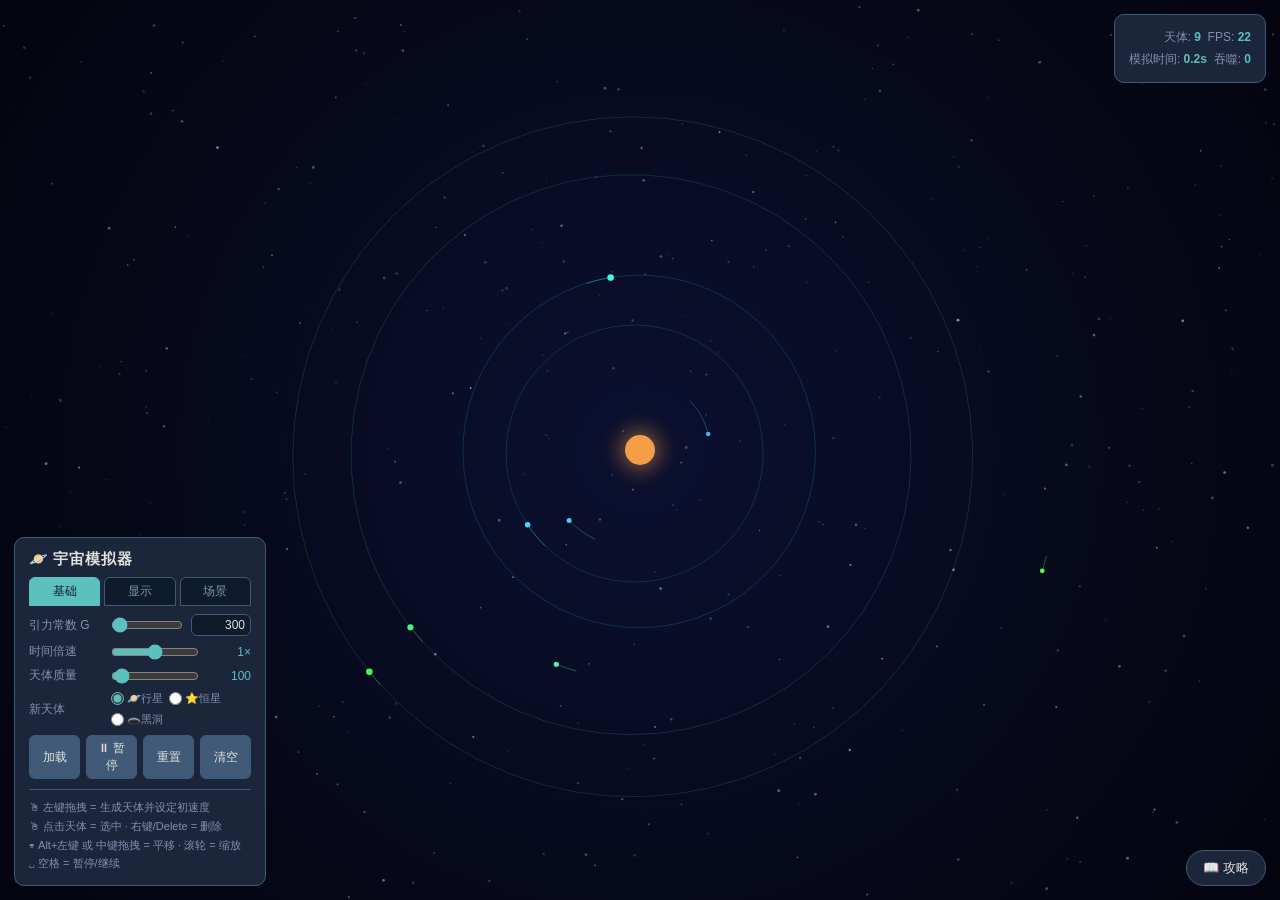
==== commit 5b8d27c6: "提交修改" ====
--- a/universe.html
+++ b/universe.html
@@ -7,7 +7,7 @@
 <style>
   * { margin: 0; padding: 0; box-sizing: border-box; }
   html, body { width: 100%; height: 100%; overflow: hidden; }
-  #canvas { display: block; width: 100%; height: 100%; cursor: crosshair; }
+  #canvas { display: block; width: 100%; height: 100%; cursor: crosshair; touch-action: none; }
   body {
     font-family: "Segoe UI", "Microsoft YaHei", sans-serif;
     background: var(--bg); color: var(--text);
@@ -93,15 +93,17 @@
   .tabpane { display: none; }
   .tabpane.active { display: block; }
 
-  /* 右上：统计 */
-  #stats { right: 14px; top: 14px; font-size: 12px; min-width: 150px; text-align: right; line-height: 1.8; color: var(--sub); }
+  /* 右上：统计（移动端不拦截触摸；桌面也允许穿透） */
+  #stats { right: 14px; top: 14px; font-size: 12px; min-width: 150px; text-align: right; line-height: 1.8; color: var(--sub); pointer-events: none; }
   #stats b { color: var(--accent); font-variant-numeric: tabular-nums; }
 
   /* 选中天体信息 */
   #info {
     right: 14px; top: 130px; font-size: 12px; min-width: 170px; line-height: 1.8;
     display: none;
-  }
+    pointer-events: none;
+  }
+  #info .close, #info #delBtn { pointer-events: auto; }
   #info .title { color: var(--text); margin-bottom: 4px; }
   #info .close { float: right; cursor: pointer; color: var(--sub); font-size: 13px; }
   #info .close:hover { color: var(--warn); }
@@ -141,6 +143,30 @@
   .guide-body td { color: var(--sub); }
   input:focus-visible, select:focus-visible, button:focus-visible {
     outline: 2px solid var(--accent); outline-offset: 1px;
+  }
+
+  /* 设置面板折叠按钮（仅移动端显示） */
+  #panelToggle { display: none; }
+
+  /* ===== 移动端适配（≤768px）===== */
+  @media (max-width: 768px) {
+    #controls {
+      left: 0; right: 0; bottom: 0; width: auto;
+      max-height: 44vh; overflow-y: auto;
+      border-radius: 14px 14px 0 0;
+      border-left: none; border-right: none; border-bottom: none;
+    }
+    #controls.hidden { display: none; }
+    #panelToggle {
+      display: block; position: fixed; left: 10px; bottom: 10px; z-index: 25;
+      background: var(--panel); color: var(--text);
+      border: 1px solid var(--border); border-radius: 18px;
+      padding: 8px 14px; font-size: 13px; cursor: pointer;
+    }
+    #stats { top: 8px; right: 8px; font-size: 11px; min-width: 0; }
+    #info { right: 8px; top: 92px; font-size: 11px; min-width: 0; }
+    #hint { display: none; }        /* 移动端省空间 */
+    #guideBtn { right: 8px; bottom: 8px; }
   }
 </style>
 </head>
@@ -213,11 +239,13 @@
   <span class="close" id="infoClose">✕</span>
   <div class="title" id="infoTitle">选中天体</div>
   <div id="infoBody"></div>
+  <button id="delBtn" style="margin-top:8px;width:100%">🗑 删除</button>
 </div>
 
 <div id="feed"></div>
 
 <button id="guideBtn" title="打开攻略">📖 攻略</button>
+<button id="panelToggle" title="设置">⚙ 设置</button>
 <div id="guideOverlay" class="overlay" style="display:none">
   <div class="guide">
     <div class="guide-title">🪐 宇宙模拟器攻略 <span class="gclose" id="guideClose">✕</span></div>
@@ -1016,22 +1044,27 @@
 window.addEventListener('mouseup', (e) => {
   if (panning) { panning = false; return; }
   if (!creating) return;
+  finishCreation(e.clientX, e.clientY);
+});
+
+// 创建天体共用逻辑（mouseup 与 touchend 共用）
+function finishCreation(clientX, clientY) {
   creating = false;
-  const dx = e.clientX - dragStartScreen.sx;   // 屏幕像素拖拽量
-  const dy = e.clientY - dragStartScreen.sy;
-  if (dx * dx + dy * dy < 16) return;          // 纯点击不创建
+  const dx = clientX - dragStartScreen.sx;   // 屏幕像素拖拽量
+  const dy = clientY - dragStartScreen.sy;
+  if (dx * dx + dy * dy < 16) return;        // 纯点击不创建
   if (bodies.length >= MAX_BODIES) {
     showFeed(`⚠ 天体已达上限 ${MAX_BODIES}，请先清理`);
     return;
   }
   const world = screenToWorld(dragStartScreen.sx, dragStartScreen.sy);
-  const vx = dx / camera.zoom * 1.6;           // 屏幕像素 → 世界初速度
+  const vx = dx / camera.zoom * 1.6;         // 屏幕像素 → 世界初速度
   const vy = dy / camera.zoom * 1.6;
   const b = makeBody(world.x, world.y, vx, vy, newBodyMass, newBodyType);
   bodies.push(b);
   // 新天体立即参与引力
   computeAccelerations(bodies, G, SOFTENING);
-});
+}
 
 canvas.addEventListener('contextmenu', (e) => {
   e.preventDefault();
@@ -1068,6 +1101,125 @@
   camera.zoom = newZoom;
   camera.cx = wx - (e.clientX - W / 2) / newZoom;
   camera.cy = wy - (e.clientY - H / 2) / newZoom;
+}, { passive: false });
+
+// ============================================================
+// 移动端触摸手势（单指点击/拖拽创建、双指捏合缩放+平移）
+// ============================================================
+let touchState = null;
+// { mode:'tap'|'create'|'pinch', id, startX, startY, moved, lastX, lastY,
+//   d0, zoom0, cx0, cy0, mx0, my0 }
+
+canvas.addEventListener('touchstart', (e) => {
+  e.preventDefault();
+  if (e.touches.length === 2) {
+    // 双指：捏合缩放 + 平移（接管单指候选时需清理创建状态）
+    creating = false;
+    const t1 = e.touches[0], t2 = e.touches[1];
+    touchState = {
+      mode: 'pinch',
+      d0: Math.hypot(t2.clientX - t1.clientX, t2.clientY - t1.clientY),
+      zoom0: camera.zoom,
+      mx0: (t1.clientX + t2.clientX) / 2,
+      my0: (t1.clientY + t2.clientY) / 2
+    };
+    followTarget = null;
+  } else if (e.touches.length === 1 && !touchState) {
+    const t = e.touches[0];
+    const hit = hitTest(t.clientX, t.clientY);
+    if (hit) {
+      // 点中天体：选中 + 跟踪
+      selected = hit;
+      followTarget = hit;
+      updateInfoPanel();
+      touchState = { mode: 'tap', id: t.identifier, startX: t.clientX, startY: t.clientY, moved: false, lastX: t.clientX, lastY: t.clientY };
+    } else {
+      // 空白：候选创建（位移 ≥12px 才生效，防误触）
+      creating = true;
+      dragStartScreen = { sx: t.clientX, sy: t.clientY };
+      dragStartWorld = screenToWorld(t.clientX, t.clientY);
+      selected = null;
+      hideInfoPanel();
+      touchState = { mode: 'create', id: t.identifier, startX: t.clientX, startY: t.clientY, moved: false, lastX: t.clientX, lastY: t.clientY };
+    }
+  }
+}, { passive: false });
+
+canvas.addEventListener('touchmove', (e) => {
+  e.preventDefault();
+  if (!touchState) return;
+  if (touchState.mode === 'pinch' && e.touches.length >= 2) {
+    const t1 = e.touches[0], t2 = e.touches[1];
+    const d = Math.hypot(t2.clientX - t1.clientX, t2.clientY - t1.clientY);
+    const mx = (t1.clientX + t2.clientX) / 2;
+    const my = (t1.clientY + t2.clientY) / 2;
+    if (touchState.d0 < 1) { touchState.d0 = d; return; }
+    // 增量变换：以上帧两指中点为锚点缩放 + 中点位移平移
+    const newZoom = Math.min(8, Math.max(0.1, touchState.zoom0 * d / touchState.d0));
+    const wx = (touchState.mx0 - W / 2) / touchState.zoom0 + camera.cx;
+    const wy = (touchState.my0 - H / 2) / touchState.zoom0 + camera.cy;
+    camera.zoom = newZoom;
+    camera.cx = wx - (mx - W / 2) / newZoom;
+    camera.cy = wy - (my - H / 2) / newZoom;
+    touchState.d0 = d; touchState.zoom0 = newZoom;
+    touchState.mx0 = mx; touchState.my0 = my;
+  } else if (touchState.mode === 'create' || touchState.mode === 'tap') {
+    const t = Array.from(e.touches).find(x => x.identifier === touchState.id) || e.touches[0];
+    touchState.lastX = t.clientX;
+    touchState.lastY = t.clientY;
+    const dx = t.clientX - touchState.startX;
+    const dy = t.clientY - touchState.startY;
+    if (dx * dx + dy * dy >= 144) touchState.moved = true;   // 12px 阈值
+  }
+}, { passive: false });
+
+// 触摸状态收尾（touchend 各分支与 touchcancel 复用，防状态泄漏）
+function touchCleanup() {
+  touchState = null;
+  creating = false;
+  panning = false;
+}
+
+canvas.addEventListener('touchend', (e) => {
+  e.preventDefault();
+  if (!touchState) return;
+  if (touchState.mode === 'create' && e.touches.length === 0) {
+    if (touchState.moved) {
+      finishCreation(touchState.lastX, touchState.lastY);
+    } else {
+      creating = false;   // 未移动：取消创建（防误触）
+    }
+    touchCleanup();
+  } else if (touchState.mode === 'tap' && e.touches.length === 0) {
+    touchCleanup();       // tap 已在 touchstart 完成选中
+  } else if (touchState.mode === 'pinch' && e.touches.length < 2) {
+    // 双指抬起一指：若剩余一指则转为平移
+    if (e.touches.length === 1) {
+      const t = e.touches[0];
+      touchState = { mode: 'pan1', id: t.identifier, startX: t.clientX, startY: t.clientY, moved: false, lastX: t.clientX, lastY: t.clientY };
+    } else {
+      touchCleanup();
+    }
+  } else if (touchState.mode === 'pan1' && e.touches.length === 0) {
+    touchCleanup();
+  }
+}, { passive: false });
+
+canvas.addEventListener('touchcancel', () => {
+  touchCleanup();   // 系统中断（来电/下拉等）安全收尾
+});
+
+// 单指平移（双指抬起一指后的剩余手指）
+canvas.addEventListener('touchmove', (e) => {
+  e.preventDefault();
+  if (!touchState || touchState.mode !== 'pan1') return;
+  const t = Array.from(e.touches).find(x => x.identifier === touchState.id) || e.touches[0];
+  const dx = t.clientX - touchState.lastX;
+  const dy = t.clientY - touchState.lastY;
+  camera.cx -= dx / camera.zoom;
+  camera.cy -= dy / camera.zoom;
+  touchState.lastX = t.clientX;
+  touchState.lastY = t.clientY;
 }, { passive: false });
 
 // ============================================================
@@ -1153,6 +1305,16 @@
   simAccum = 0;
 });
 el('infoClose').addEventListener('click', () => { selected = null; hideInfoPanel(); });
+
+// 删除按钮（移动端/桌面通用）+ 设置面板折叠（移动端）
+el('delBtn').addEventListener('click', () => {
+  if (selected) { removeBody(selected); selected = null; hideInfoPanel(); }
+});
+el('panelToggle').addEventListener('click', () => {
+  const c = el('controls');
+  c.classList.toggle('hidden');
+  el('panelToggle').textContent = c.classList.contains('hidden') ? '⚙ 设置' : '✕ 收起';
+});
 
 // 攻略面板开关（✕ / 点击遮罩 / Escape 关闭）
 el('guideBtn').addEventListener('click', () => { el('guideOverlay').style.display = 'flex'; });
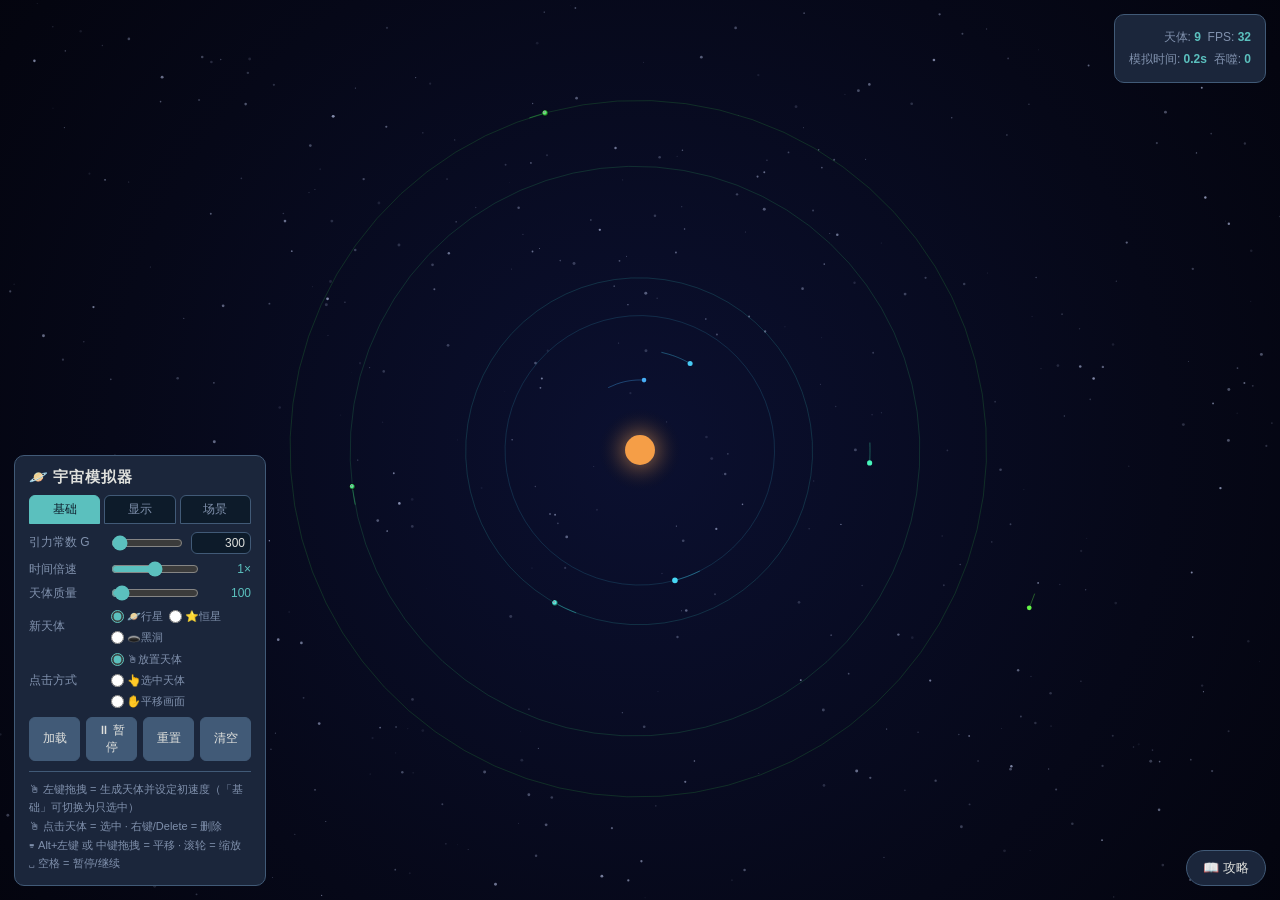
==== commit f80cf124: "give" ====
--- a/universe.html
+++ b/universe.html
@@ -48,6 +48,7 @@
   /* 左下：控制面板 */
   #controls { left: 14px; bottom: 14px; width: 252px; font-size: 13px; max-height: calc(100vh - 28px); overflow-y: auto; }
   #controls h1 { font-size: 15px; margin-bottom: 8px; letter-spacing: 1px; color: var(--text); }
+  .cclose { display: none; }   /* 移动端覆盖式设置的关闭按钮（桌面隐藏） */
   #controls h1 .icon { margin-right: 4px; }
   .row { display: flex; align-items: center; gap: 8px; margin: 7px 0; }
   .row label { flex: 0 0 74px; color: var(--sub); font-size: 12px; }
@@ -147,16 +148,53 @@
 
   /* 设置面板折叠按钮（仅移动端显示） */
   #panelToggle { display: none; }
+  .ctrlShade { display: none; }   /* 移动端设置遮罩（桌面隐藏） */
+  .panesel { display: none; }     /* 移动端面板切换下拉（桌面隐藏，桌面用选项卡） */
 
   /* ===== 移动端适配（≤768px）===== */
   @media (max-width: 768px) {
+    /* 遮罩：点它关闭设置（半透明，露出星空） */
+    .ctrlShade {
+      display: block;
+      position: fixed; inset: 0;
+      background: rgba(3, 5, 12, 0.45);
+      z-index: 55;
+      opacity: 0; visibility: hidden;
+      transition: opacity 0.18s;
+    }
+    .ctrlShade.show { opacity: 1; visibility: visible; }
+    /* 设置面板：半屏覆盖式（高度 46~60vh，内容均匀分布，不再贴底迷你或全屏太空） */
     #controls {
-      left: 0; right: 0; bottom: 0; width: auto;
-      max-height: 44vh; overflow-y: auto;
-      border-radius: 14px 14px 0 0;
-      border-left: none; border-right: none; border-bottom: none;
-    }
-    #controls.hidden { display: none; }
+      top: auto; left: 0; right: 0; bottom: 0; width: auto;
+      min-height: 46vh; max-height: 60vh; margin: 0;
+      border-radius: 20px 20px 0 0; border: none;
+      background: rgba(8, 10, 22, 0.96);
+      z-index: 60;
+      padding: 20px 20px calc(20px + env(safe-area-inset-bottom));
+      overflow: hidden;
+      display: flex; flex-direction: column;
+      visibility: hidden; opacity: 0; transform: translateY(100%);
+      transition: opacity 0.18s, transform 0.18s;
+      pointer-events: none;
+    }
+    #controls.open {
+      visibility: visible; opacity: 1; transform: none; pointer-events: auto;
+    }
+    #controls h1 {
+      position: relative;
+      margin-bottom: 14px;
+      padding-right: 26px;   /* 给 ✕ 留位，避免文字相挤 */
+    }
+    .cclose {
+      position: absolute; top: 0; right: 0; float: none;
+      cursor: pointer;
+      color: var(--sub); font-size: 16px; line-height: 1.2;
+    }
+    .cclose:hover { color: var(--warn); }
+    /* 内容区：行距拉开、可滚动；按钮行固定底部 */
+    #controls .tabpane.active { flex: 1; overflow-y: auto; min-height: 0; }
+    #controls .row { margin: 12px 0; }
+    .btnrow { flex-shrink: 0; margin-top: 14px; }
     #panelToggle {
       display: block; position: fixed; left: 10px; bottom: 10px; z-index: 25;
       background: var(--panel); color: var(--text);
@@ -164,8 +202,12 @@
       padding: 8px 14px; font-size: 13px; cursor: pointer;
     }
     #stats { top: 8px; right: 8px; font-size: 11px; min-width: 0; }
-    #info { right: 8px; top: 92px; font-size: 11px; min-width: 0; }
+    #info { right: 8px; top: 40px; font-size: 11px; min-width: 0; }
     #hint { display: none; }        /* 移动端省空间 */
+    /* 移动端精简 UI：隐藏选项卡横条（改用下拉选择器切换面板），隐藏次要统计行 */
+    .tabs { display: none; }
+    .panesel { display: block; width: 100%; margin-bottom: 14px; }
+    #stats .minor { display: none; }
     #guideBtn { right: 8px; bottom: 8px; }
   }
 </style>
@@ -173,8 +215,15 @@
 <body class="theme-astronaut">
 <canvas id="canvas"></canvas>
 
+<div id="ctrlShade" class="ctrlShade"></div>
+
 <div class="panel" id="controls">
-  <h1><span class="icon">🪐</span>宇宙模拟器</h1>
+  <h1><span class="icon">🪐</span>宇宙模拟器 <span class="cclose" id="ctrlClose" title="关闭">✕</span></h1>
+  <select id="paneSel" class="panesel" title="切换面板">
+    <option value="base">⚙ 基础设置</option>
+    <option value="view">👁 显示</option>
+    <option value="scene">🌌 预设场景</option>
+  </select>
   <div class="tabs">
     <button class="tab active" data-tab="base"> 基础</button>
     <button class="tab" data-tab="view"> 显示</button>
@@ -189,6 +238,13 @@
         <label><input type="radio" name="btype" value="planet" checked><span>🪐行星</span></label>
         <label><input type="radio" name="btype" value="star"><span>⭐恒星</span></label>
         <label><input type="radio" name="btype" value="blackhole"><span>🕳️黑洞</span></label>
+      </div>
+    </div>
+    <div class="row"><label>点击方式</label>
+      <div class="typebtns">
+        <label><input type="radio" name="clickmode" value="place" checked><span>🖱放置天体</span></label>
+        <label><input type="radio" name="clickmode" value="select"><span>👆选中天体</span></label>
+        <label><input type="radio" name="clickmode" value="pan"><span>✋平移画面</span></label>
       </div>
     </div>
   </div>
@@ -223,7 +279,7 @@
     <button id="clearBtn">清空</button>
   </div>
   <div id="hint">
-    🖱 左键拖拽 = 生成天体并设定初速度<br>
+    🖱 左键拖拽 = 生成天体并设定初速度（「基础」可切换为只选中）<br>
     🖱 点击天体 = 选中 · 右键/Delete = 删除<br>
     ⌨ Alt+左键 或 中键拖拽 = 平移 · 滚轮 = 缩放<br>
     ␣ 空格 = 暂停/继续
@@ -232,7 +288,7 @@
 
 <div class="panel" id="stats">
   天体: <b id="stCount">0</b> &nbsp;FPS: <b id="stFps">0</b><br>
-  模拟时间: <b id="stTime">0.0s</b> &nbsp;吞噬: <b id="stFeed">0</b>
+  <span class="minor">模拟时间: <b id="stTime">0.0s</b> &nbsp;吞噬: <b id="stFeed">0</b></span>
 </div>
 
 <div class="panel" id="info">
@@ -253,7 +309,7 @@
       <h3>🎮 操作速查</h3>
       <table>
         <tr><th>操作</th><th>效果</th></tr>
-        <tr><td>左键拖拽空白</td><td>生成天体 + 设定初速度（箭头预览）</td></tr>
+        <tr><td>左键拖拽空白</td><td>生成天体 + 设定初速度（箭头预览）；在「基础」可切换为只选中</td></tr>
         <tr><td>点击天体</td><td>选中 + 相机居中跟踪（看质量/速度/能量）</td></tr>
         <tr><td>右键 / Delete</td><td>删除选中天体</td></tr>
         <tr><td>滚轮</td><td>缩放（0.1×~8×）</td></tr>
@@ -268,6 +324,7 @@
         <tr><td>时间倍速</td><td>0.01×~100× 全范围真实生效，看演化 / 看细节</td></tr>
         <tr><td>天体质量</td><td>新天体的质量，决定半径与引力影响力</td></tr>
         <tr><td>新天体类型</td><td>🪐行星 / ⭐恒星 / 🕳️黑洞，切换时质量自动匹配</td></tr>
+        <tr><td>点击方式</td><td>🖱放置天体：拖拽空白生成 + 设初速度；👆选中天体：只点选不生成；✋平移画面：单指/左键拖拽平移（点击空白取消选中）</td></tr>
         <tr><td>尾迹 / 预测轨道</td><td>轨道拖尾；大天体淡椭圆 + 选中体亮虚线预测</td></tr>
       </table>
       <h3>🔬 物理机制</h3>
@@ -302,7 +359,7 @@
 const PHYS_DT = 1 / 240;        // 固定物理步长（秒）
 const SOFTENING = 2;            // 软化常数 ε（像素），防 r→0 奇点
 const TRAIL_LEN = 50;           // 尾迹长度（帧）
-const MAX_BODIES = 1200;        // 天体数量上限
+let MAX_BODIES = 1200;          // 天体数量上限（移动端降低）
 const MAX_SUB_DT_MULT = 16;     // 物理步长上限（PHYS_DT 的倍数，leapfrog 稳定域）
 
 // 天体类型 -> 颜色色相（渲染用）
@@ -676,6 +733,12 @@
 // ============================================================
 
 // ============================================================
+// 设备检测：触屏/窄屏 → 移动端模式（精简 UI + 降性能）
+// ============================================================
+const IS_MOBILE = typeof window !== 'undefined' &&
+  ((window.matchMedia && window.matchMedia('(pointer: coarse)').matches) || window.innerWidth <= 768);
+
+// ============================================================
 // 渲染层
 // ============================================================
 const canvas = document.getElementById('canvas');
@@ -711,7 +774,7 @@
 let stars = [];
 function buildStars() {
   stars = [];
-  for (let i = 0; i < 420; i++) {
+  for (let i = 0; i < (IS_MOBILE ? 120 : 420); i++) {
     stars.push({
       x: Math.random(), y: Math.random(),
       r: 0.4 + Math.random() * 1.1,
@@ -729,19 +792,30 @@
 };
 let currentTheme = 'astronaut';
 
+// 天空色平滑过渡：切主题时 lerp，避免生硬跳变
+function hexToRgb(hex) {
+  const n = parseInt(hex.slice(1), 16);
+  return [(n >> 16) & 255, (n >> 8) & 255, n & 255];
+}
+let skyNow = THEME_SKY.astronaut.map(hexToRgb);
+let skyTo = THEME_SKY.astronaut.map(hexToRgb);
+
 function drawBackground(t) {
-  // 深空渐变（随主题切换）
-  const sky = THEME_SKY[currentTheme];
+  // 深空渐变（天空色朝目标主题平滑过渡）
+  for (let i = 0; i < 3; i++) {
+    skyNow[i][0] += (skyTo[i][0] - skyNow[i][0]) * 0.06;
+    skyNow[i][1] += (skyTo[i][1] - skyNow[i][1]) * 0.06;
+    skyNow[i][2] += (skyTo[i][2] - skyNow[i][2]) * 0.06;
+  }
   const g = ctx.createRadialGradient(W / 2, H / 2, 0, W / 2, H / 2, Math.max(W, H) * 0.75);
-  g.addColorStop(0, sky[0]);
-  g.addColorStop(0.55, sky[1]);
-  g.addColorStop(1, sky[2]);
+  g.addColorStop(0, `rgb(${skyNow[0].map(Math.round).join(',')})`);
+  g.addColorStop(0.55, `rgb(${skyNow[1].map(Math.round).join(',')})`);
+  g.addColorStop(1, `rgb(${skyNow[2].map(Math.round).join(',')})`);
   ctx.fillStyle = g;
   ctx.fillRect(0, 0, W, H);
-  // 星点（视差 0.12，缩放 0.5，闪烁）
+  // 星点（视差 0.12，闪烁；暖色星 + 亮星星芒分层）
   const px = camera.cx * camera.zoom * 0.12;
   const py = camera.cy * camera.zoom * 0.12;
-  const sz = Math.max(W, H) * 0.5 * 0.5;
   for (const s of stars) {
     let sx = (s.x * W - px) % W; if (sx < 0) sx += W;
     let sy = (s.y * H - py) % H; if (sy < 0) sy += H;
@@ -785,9 +859,9 @@
     ctx.strokeStyle = 'rgba(150,120,255,0.8)';
     ctx.lineWidth = 1;
     ctx.stroke();
-  } else {
-    // 发光（仅较大天体）
-    if (r > 6) {
+  } else if (b.type === 'star') {
+    // 恒星：发光 + 纯色圆（移动端纯色渲染，跳过发光）
+    if (!IS_MOBILE && r > 6) {
       const glow = ctx.createRadialGradient(p.x, p.y, 0, p.x, p.y, r * 2.8);
       glow.addColorStop(0, 'rgba(255,255,255,0.35)');
       glow.addColorStop(0.4, hexToRgba(bodyColor(b), 0.25));
@@ -801,7 +875,54 @@
     ctx.beginPath();
     ctx.arc(p.x, p.y, Math.max(0.4, r), 0, Math.PI * 2);
     ctx.fill();
-  }
+  } else {
+    // 行星：左上受光渐变球体（体积感）；小星退化为纯色圆
+    const col = bodyColor(b);
+    let bodyFill = col;
+    if (!IS_MOBILE && r > 3) {
+      const pg = ctx.createRadialGradient(p.x - r * 0.35, p.y - r * 0.35, r * 0.1, p.x, p.y, r * 1.02);
+      pg.addColorStop(0, 'rgba(255,255,255,0.5)');
+      pg.addColorStop(0.45, hexToRgba(col, 1));
+      pg.addColorStop(1, 'rgba(0,0,0,0.6)');
+      bodyFill = pg;
+    }
+    if (!IS_MOBILE && r > 6) {
+      const glow = ctx.createRadialGradient(p.x, p.y, 0, p.x, p.y, r * 2.8);
+      glow.addColorStop(0, 'rgba(255,255,255,0.35)');
+      glow.addColorStop(0.4, hexToRgba(col, 0.25));
+      glow.addColorStop(1, 'rgba(0,0,0,0)');
+      ctx.fillStyle = glow;
+      ctx.beginPath();
+      ctx.arc(p.x, p.y, r * 2.8, 0, Math.PI * 2);
+      ctx.fill();
+    }
+    ctx.fillStyle = bodyFill;
+    ctx.beginPath();
+    ctx.arc(p.x, p.y, Math.max(0.4, r), 0, Math.PI * 2);
+    ctx.fill();
+  }
+}
+
+// 选中天体：旋转扫描环 + 四角定位点（天文望远镜取景器感）
+function drawSelectionRing(now) {
+  if (!selected) return;
+  const p = worldToScreen(selected.x, selected.y);
+  const rr = Math.max(12, selected.radius * camera.zoom) + 9;
+  ctx.save();
+  ctx.setLineDash([7, 5]);
+  ctx.lineDashOffset = -now * 0.045;
+  ctx.lineWidth = 1.4;
+  ctx.strokeStyle = 'rgba(125,200,255,0.85)';
+  ctx.beginPath();
+  ctx.arc(p.x, p.y, rr, 0, Math.PI * 2);
+  ctx.stroke();
+  ctx.setLineDash([]);
+  ctx.fillStyle = 'rgba(125,200,255,0.9)';
+  const arm = rr + 3;
+  for (const [dx, dy] of [[-1, -1], [1, -1], [-1, 1], [1, 1]]) {
+    ctx.fillRect(p.x + dx * arm - 1, p.y + dy * arm - 1, 2, 2);
+  }
+  ctx.restore();
 }
 
 function hexToRgba(hslColor, a) {
@@ -981,6 +1102,13 @@
 let orbitOn = true;
 let newBodyMass = 100;
 let newBodyType = 'planet';
+let clickMode = 'place';        // 点击方式: 'place' 拖拽放置 | 'select' 只选中
+
+// 读取当前点击方式：每次交互实时查询选中的 radio（不依赖 change 事件绑定时序，更可靠）
+function currentClickMode() {
+  const ck = document.querySelector('input[name="clickmode"]:checked');
+  return ck ? ck.value : 'place';
+}
 document.querySelectorAll('input[name="btype"]').forEach(r => {
   r.addEventListener('change', () => {
     newBodyType = r.value;
@@ -992,6 +1120,17 @@
   });
 });
 
+// 点击方式切换：'place' 拖拽放置 | 'select' 只选中（切换时清理残留状态）
+document.querySelectorAll('input[name="clickmode"]').forEach(r => {
+  r.addEventListener('change', () => {
+    clickMode = r.value;
+    creating = false;
+    selected = null;
+    followTarget = null;
+    hideInfoPanel();
+  });
+});
+
 function hitTest(sx, sy) {
   // 从大到小找（大天体更容易点中）
   for (let i = bodies.length - 1; i >= 0; i--) {
@@ -1015,17 +1154,30 @@
     return;
   }
   if (e.button !== 0) return;
+  // 平移模式：左键拖拽 = 平移画面（点击天体也平移，不选中）
+  if (currentClickMode() === 'pan') {
+    panning = true;
+    followTarget = null;
+    lastPan = { sx: e.clientX, sy: e.clientY };
+    e.preventDefault();
+    return;
+  }
   const hit = hitTest(e.clientX, e.clientY);
   if (hit) {
     selected = hit;
-    followTarget = hit;      // 点击天体：居中跟踪
+    followTarget = hit;      // 点击天体：居中跟踪（两种模式通用）
     updateInfoPanel();
-  } else {
+  } else if (currentClickMode() === 'place') {
     creating = true;
     followTarget = null;     // 点击空白退出跟踪
     dragStartScreen = { sx: e.clientX, sy: e.clientY };
     dragStartWorld = screenToWorld(e.clientX, e.clientY);
     selected = null;
+    hideInfoPanel();
+  } else {
+    // 选择模式：点击空白只取消选中，不创建
+    selected = null;
+    followTarget = null;
     hideInfoPanel();
   }
 });
@@ -1092,15 +1244,21 @@
 
 canvas.addEventListener('wheel', (e) => {
   e.preventDefault();
-  followTarget = null;   // 手动缩放退出跟踪
   const factor = Math.exp(-e.deltaY * 0.0012);
   const newZoom = Math.min(8, Math.max(0.1, camera.zoom * factor));
-  // 以鼠标为中心缩放
-  const wx = screenToWorld(e.clientX, e.clientY).x;
-  const wy = screenToWorld(e.clientX, e.clientY).y;
-  camera.zoom = newZoom;
-  camera.cx = wx - (e.clientX - W / 2) / newZoom;
-  camera.cy = wy - (e.clientY - H / 2) / newZoom;
+  if (followTarget) {
+    // 跟踪中：以选中天体为中心缩放，天体保持画面居中（不退出跟踪）
+    camera.zoom = newZoom;
+    camera.cx = followTarget.x;
+    camera.cy = followTarget.y;
+  } else {
+    // 未跟踪：以鼠标位置为中心缩放
+    const wx = screenToWorld(e.clientX, e.clientY).x;
+    const wy = screenToWorld(e.clientX, e.clientY).y;
+    camera.zoom = newZoom;
+    camera.cx = wx - (e.clientX - W / 2) / newZoom;
+    camera.cy = wy - (e.clientY - H / 2) / newZoom;
+  }
 }, { passive: false });
 
 // ============================================================
@@ -1123,9 +1281,13 @@
       mx0: (t1.clientX + t2.clientX) / 2,
       my0: (t1.clientY + t2.clientY) / 2
     };
-    followTarget = null;
   } else if (e.touches.length === 1 && !touchState) {
     const t = e.touches[0];
+    if (currentClickMode() === 'pan') {
+      // 平移模式：单指拖拽 = 平移画面
+      touchState = { mode: 'pan', id: t.identifier, startX: t.clientX, startY: t.clientY, moved: false, lastX: t.clientX, lastY: t.clientY };
+      return;
+    }
     const hit = hitTest(t.clientX, t.clientY);
     if (hit) {
       // 点中天体：选中 + 跟踪
@@ -1133,7 +1295,7 @@
       followTarget = hit;
       updateInfoPanel();
       touchState = { mode: 'tap', id: t.identifier, startX: t.clientX, startY: t.clientY, moved: false, lastX: t.clientX, lastY: t.clientY };
-    } else {
+    } else if (currentClickMode() === 'place') {
       // 空白：候选创建（位移 ≥12px 才生效，防误触）
       creating = true;
       dragStartScreen = { sx: t.clientX, sy: t.clientY };
@@ -1141,6 +1303,12 @@
       selected = null;
       hideInfoPanel();
       touchState = { mode: 'create', id: t.identifier, startX: t.clientX, startY: t.clientY, moved: false, lastX: t.clientX, lastY: t.clientY };
+    } else {
+      // 选择模式：单指拖拽空白 = 平移画面；单击空白 = 取消选中
+      selected = null;
+      followTarget = null;
+      hideInfoPanel();
+      touchState = { mode: 'pan', id: t.identifier, startX: t.clientX, startY: t.clientY, moved: false, lastX: t.clientX, lastY: t.clientY };
     }
   }
 }, { passive: false });
@@ -1156,11 +1324,19 @@
     if (touchState.d0 < 1) { touchState.d0 = d; return; }
     // 增量变换：以上帧两指中点为锚点缩放 + 中点位移平移
     const newZoom = Math.min(8, Math.max(0.1, touchState.zoom0 * d / touchState.d0));
-    const wx = (touchState.mx0 - W / 2) / touchState.zoom0 + camera.cx;
-    const wy = (touchState.my0 - H / 2) / touchState.zoom0 + camera.cy;
-    camera.zoom = newZoom;
-    camera.cx = wx - (mx - W / 2) / newZoom;
-    camera.cy = wy - (my - H / 2) / newZoom;
+    if (followTarget) {
+      // 跟踪中：以选中天体为中心缩放，保持居中（与滚轮行为一致）
+      camera.zoom = newZoom;
+      camera.cx = followTarget.x;
+      camera.cy = followTarget.y;
+    } else {
+      // 未跟踪：以上帧两指中点为锚点缩放 + 中点位移平移
+      const wx = (touchState.mx0 - W / 2) / touchState.zoom0 + camera.cx;
+      const wy = (touchState.my0 - H / 2) / touchState.zoom0 + camera.cy;
+      camera.zoom = newZoom;
+      camera.cx = wx - (mx - W / 2) / newZoom;
+      camera.cy = wy - (my - H / 2) / newZoom;
+    }
     touchState.d0 = d; touchState.zoom0 = newZoom;
     touchState.mx0 = mx; touchState.my0 = my;
   } else if (touchState.mode === 'create' || touchState.mode === 'tap') {
@@ -1170,6 +1346,18 @@
     const dx = t.clientX - touchState.startX;
     const dy = t.clientY - touchState.startY;
     if (dx * dx + dy * dy >= 144) touchState.moved = true;   // 12px 阈值
+  } else if (touchState.mode === 'pan') {
+    // 选择模式下的单指平移：位移超阈值后增量平移画面
+    const t = Array.from(e.touches).find(x => x.identifier === touchState.id) || e.touches[0];
+    const dx = t.clientX - touchState.startX;
+    const dy = t.clientY - touchState.startY;
+    if (dx * dx + dy * dy >= 144) touchState.moved = true;   // 12px 阈值
+    if (touchState.moved) {
+      camera.cx -= (t.clientX - touchState.lastX) / camera.zoom;
+      camera.cy -= (t.clientY - touchState.lastY) / camera.zoom;
+    }
+    touchState.lastX = t.clientX;
+    touchState.lastY = t.clientY;
   }
 }, { passive: false });
 
@@ -1200,7 +1388,7 @@
     } else {
       touchCleanup();
     }
-  } else if (touchState.mode === 'pan1' && e.touches.length === 0) {
+  } else if ((touchState.mode === 'pan' || touchState.mode === 'pan1') && e.touches.length === 0) {
     touchCleanup();
   }
 }, { passive: false });
@@ -1242,7 +1430,7 @@
 let paused = false;
 let simTime = 0;
 let simAccum = 0;            // 模拟时间债（帧调度）
-const MAX_SUBSTEPS = 24;     // 每帧物理子步上限（性能保护）
+let MAX_SUBSTEPS = 24;       // 每帧物理子步上限（性能保护，移动端降低）
 let feedCount = 0;
 let feedEvents = [];
 let fps = 0;
@@ -1276,6 +1464,7 @@
 el('themeSel').addEventListener('change', () => {
   currentTheme = el('themeSel').value;
   document.body.className = 'theme-' + currentTheme;
+  skyTo = THEME_SKY[currentTheme].map(hexToRgb);   // canvas 天空色平滑过渡到新主题
 });
 
 // 设置面板选项卡切换（基础/显示/场景）
@@ -1287,7 +1476,15 @@
     document.querySelectorAll('#controls .tabpane').forEach(x => x.classList.remove('active'));
     t.classList.add('active');
     pane.classList.add('active');
+    el('paneSel').value = t.dataset.tab;   // 与移动端下拉选择器同步
   });
+});
+// 移动端下拉选择器：切换「基础/显示/场景」面板（功能与桌面选项卡等价）
+el('paneSel').addEventListener('change', (e) => {
+  const pane = document.getElementById('pane-' + e.target.value);
+  if (!pane) return;
+  document.querySelectorAll('#controls .tabpane').forEach(x => x.classList.remove('active'));
+  pane.classList.add('active');
 });
 
 el('loadBtn').addEventListener('click', () => {
@@ -1312,9 +1509,18 @@
 });
 el('panelToggle').addEventListener('click', () => {
   const c = el('controls');
-  c.classList.toggle('hidden');
-  el('panelToggle').textContent = c.classList.contains('hidden') ? '⚙ 设置' : '✕ 收起';
-});
+  const isOpen = c.classList.toggle('open');
+  el('panelToggle').textContent = isOpen ? '✕ 关闭' : '⚙ 设置';
+  el('ctrlShade').classList.toggle('show', isOpen);
+});
+// 覆盖式设置面板关闭（✕ / 遮罩点击 / Escape 共用）
+function closeSettings() {
+  el('controls').classList.remove('open');
+  el('ctrlShade').classList.remove('show');
+  el('panelToggle').textContent = '⚙ 设置';
+}
+el('ctrlClose').addEventListener('click', closeSettings);
+el('ctrlShade').addEventListener('click', closeSettings);
 
 // 攻略面板开关（✕ / 点击遮罩 / Escape 关闭）
 el('guideBtn').addEventListener('click', () => { el('guideOverlay').style.display = 'flex'; });
@@ -1325,6 +1531,9 @@
 window.addEventListener('keydown', (e) => {
   if (e.key === 'Escape' && el('guideOverlay').style.display === 'flex') {
     el('guideOverlay').style.display = 'none';
+  }
+  if (e.key === 'Escape' && el('controls').classList.contains('open')) {
+    closeSettings();
   }
 });
 
@@ -1400,6 +1609,15 @@
 // ============================================================
 let lastFrame = performance.now();
 let perfAdapt = 1; // 性能自适应：子步缩减系数
+
+// 移动端性能精简：减天体上限、降子步、关尾迹/轨道预测（最耗渲染两项）、纯色渲染
+if (IS_MOBILE) {
+  MAX_BODIES = 400;
+  MAX_SUBSTEPS = 12;
+  perfAdapt = 0.5;
+  trailOn = false; trailCk.checked = false;
+  orbitOn = false; orbitCk.checked = false;
+}
 
 function frame(now) {
   const dtFrame = Math.max(0, Math.min(0.05, (now - lastFrame) / 1000));
@@ -1455,6 +1673,7 @@
   drawKeplerOrbits();
   drawPrediction(now);
   for (const b of bodies) drawBody(b, now / 1000);
+  drawSelectionRing(now);
   drawFeedEvents(now);
   drawCreationArrow();
 
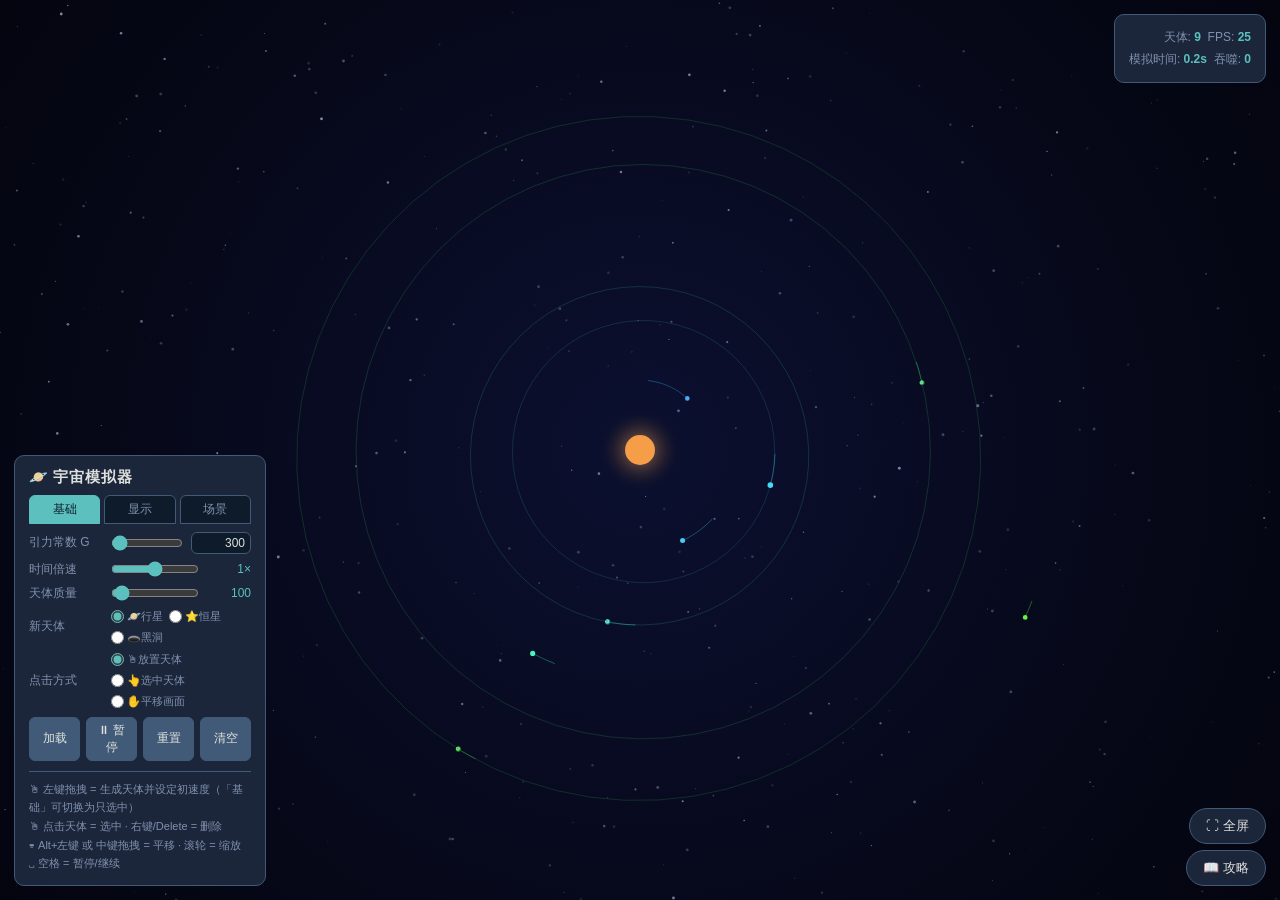
==== commit f0d8005b: "g" ====
--- a/universe.html
+++ b/universe.html
@@ -122,6 +122,15 @@
     padding: 8px 16px; font-size: 13px; cursor: pointer;
   }
   #guideBtn:hover { border-color: var(--accent); }
+
+  /* 全屏按钮（悬停 guideBtn 上方） */
+  #fullscreenBtn {
+    position: fixed; right: 14px; bottom: 56px; z-index: 30;
+    background: var(--panel); color: var(--text);
+    border: 1px solid var(--border); border-radius: 20px;
+    padding: 8px 16px; font-size: 13px; cursor: pointer;
+  }
+  #fullscreenBtn:hover { border-color: var(--accent); }
   .overlay {
     position: fixed; inset: 0; z-index: 100;
     background: rgba(0, 0, 0, 0.55);
@@ -209,6 +218,7 @@
     .panesel { display: block; width: 100%; margin-bottom: 14px; }
     #stats .minor { display: none; }
     #guideBtn { right: 8px; bottom: 8px; }
+    #fullscreenBtn { right: 8px; bottom: 52px; }
   }
 </style>
 </head>
@@ -301,6 +311,7 @@
 <div id="feed"></div>
 
 <button id="guideBtn" title="打开攻略">📖 攻略</button>
+<button id="fullscreenBtn" title="切换全屏">⛶ 全屏</button>
 <button id="panelToggle" title="设置">⚙ 设置</button>
 <div id="guideOverlay" class="overlay" style="display:none">
   <div class="guide">
@@ -1524,6 +1535,23 @@
 
 // 攻略面板开关（✕ / 点击遮罩 / Escape 关闭）
 el('guideBtn').addEventListener('click', () => { el('guideOverlay').style.display = 'flex'; });
+
+// 全屏切换（⛶ 按钮；兼容 webkit 前缀；全屏状态同步按钮文字）
+el('fullscreenBtn').addEventListener('click', () => {
+  const d = document;
+  const isFs = d.fullscreenElement || d.webkitFullscreenElement;
+  if (!isFs) {
+    (d.documentElement.requestFullscreen || d.documentElement.webkitRequestFullscreen)?.call(d.documentElement);
+  } else {
+    (d.exitFullscreen || d.webkitExitFullscreen)?.call(d);
+  }
+});
+['fullscreenchange', 'webkitfullscreenchange'].forEach(ev =>
+  document.addEventListener(ev, () => {
+    const isFs = document.fullscreenElement || document.webkitFullscreenElement;
+    el('fullscreenBtn').textContent = isFs ? '⛶ 退出全屏' : '⛶ 全屏';
+  })
+);
 el('guideClose').addEventListener('click', () => { el('guideOverlay').style.display = 'none'; });
 el('guideOverlay').addEventListener('click', (e) => {
   if (e.target === e.currentTarget) e.currentTarget.style.display = 'none';
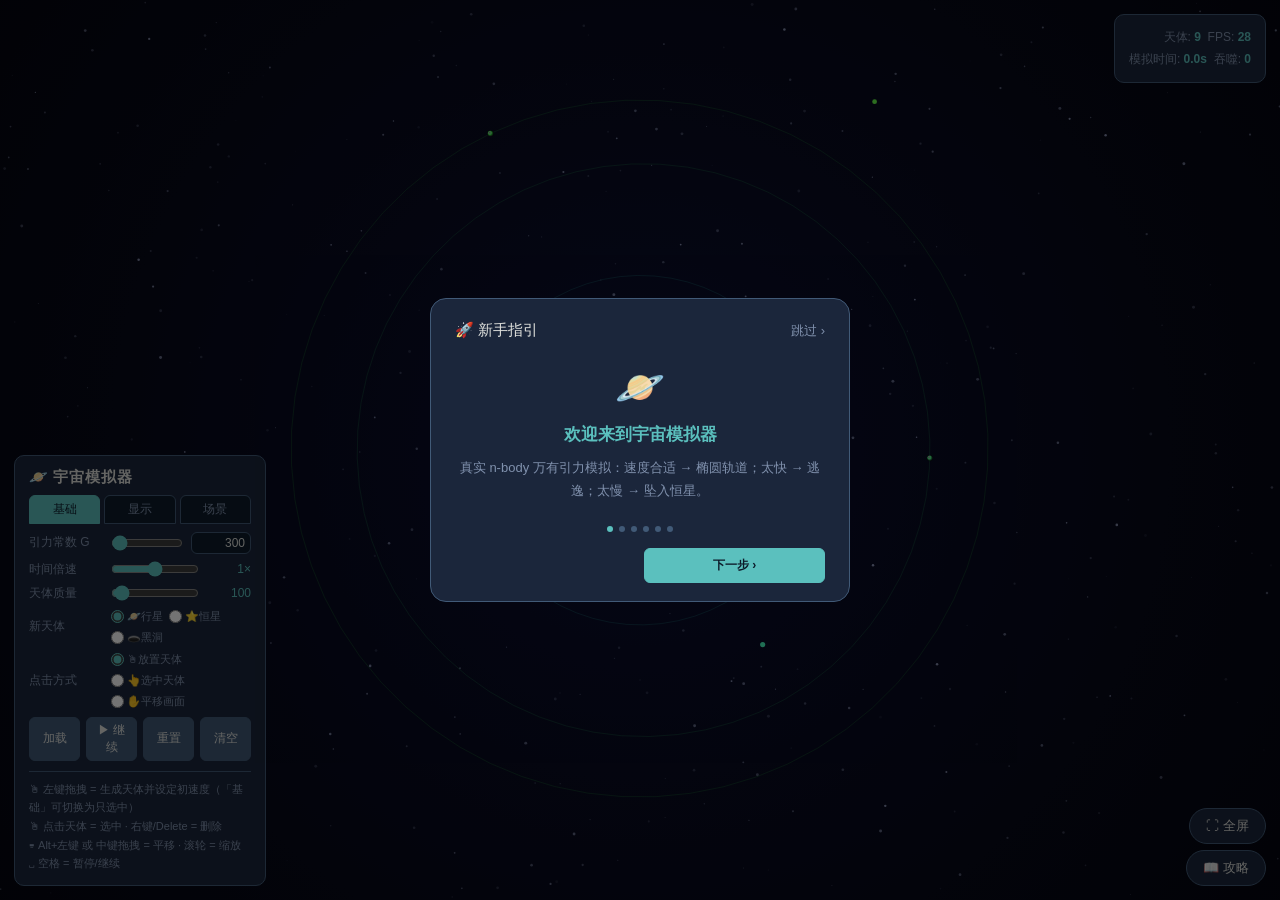
==== commit 246f47ce: "unite" ====
--- a/universe.html
+++ b/universe.html
@@ -151,6 +151,27 @@
   .guide-body th, .guide-body td { border: 1px solid var(--border); padding: 4px 8px; font-size: 12px; text-align: left; }
   .guide-body th { color: var(--text); background: var(--th-bg); }
   .guide-body td { color: var(--sub); }
+
+  /* 新手指引 */
+  .tour {
+    width: min(420px, 92vw);
+    background: var(--panel);
+    border: 1px solid var(--border); border-radius: 16px;
+    padding: 22px 24px 18px;
+  }
+  .tour-title { font-size: 15px; color: var(--text); display: flex; justify-content: space-between; align-items: center; margin-bottom: 14px; }
+  .tour-skip { cursor: pointer; color: var(--sub); font-size: 13px; }
+  .tour-skip:hover { color: var(--warn); }
+  .tour-step { text-align: center; min-height: 158px; display: flex; flex-direction: column; align-items: center; justify-content: center; }
+  .tour-icon { font-size: 40px; margin-bottom: 12px; }
+  .tour-step h3 { color: var(--accent); font-size: 17px; margin-bottom: 10px; }
+  .tour-step p { color: var(--sub); font-size: 13px; line-height: 1.8; }
+  .tour-dots { display: flex; justify-content: center; gap: 6px; margin: 14px 0 16px; }
+  .tour-dots i { width: 6px; height: 6px; border-radius: 50%; background: var(--border); }
+  .tour-dots i.on { background: var(--accent); }
+  .tour-btns { display: flex; gap: 8px; }
+  .tour-btns button { flex: 1; padding: 8px 0; }
+  .tour-btns .tour-primary { background: var(--accent); color: var(--bg); border-color: var(--accent); font-weight: 600; }
   input:focus-visible, select:focus-visible, button:focus-visible {
     outline: 2px solid var(--accent); outline-offset: 1px;
   }
@@ -358,7 +379,21 @@
       <b>黑洞吞噬秀</b>：吸积盘预设调 10×，看粒子被吞、闪光连发。<br>
       <b>轨道口诀</b>：圆轨道速度 ≈ √(G·M/r)——质量×G 定引力源，距离定轨道尺度。
       <h3>⚡ 性能提示</h3>
-      天体上限 1200；卡顿先关<b>尾迹</b>（最耗渲染）。帧率自适应自动降子步，无需手动。
+      天体上限 1200（移动端 400）；卡顿先关<b>尾迹</b>（最耗渲染）。帧率自适应自动降子步，无需手动。<br>
+      <button id="tourBtn" style="margin-top:14px;width:100%">🚀 重新查看新手指引</button>
+    </div>
+  </div>
+</div>
+
+<!-- 新手指引（首次打开自动弹出，可跳过） -->
+<div id="tourOverlay" class="overlay" style="display:none">
+  <div class="tour">
+    <div class="tour-title">🚀 新手指引 <span class="tour-skip" id="tourSkip">跳过 ›</span></div>
+    <div class="tour-step" id="tourStep"></div>
+    <div class="tour-dots" id="tourDots"></div>
+    <div class="tour-btns">
+      <button id="tourPrev">‹ 上一步</button>
+      <button id="tourNext" class="tour-primary">下一步 ›</button>
     </div>
   </div>
 </div>
@@ -1552,6 +1587,49 @@
     el('fullscreenBtn').textContent = isFs ? '⛶ 退出全屏' : '⛶ 全屏';
   })
 );
+
+// ===== 新手指引（首次打开自动弹出；攻略底部可随时重看）=====
+const TOUR_STEPS = [
+  { icon: '🪐', title: '欢迎来到宇宙模拟器', body: '真实 n-body 万有引力模拟：速度合适 → 椭圆轨道；太快 → 逃逸；太慢 → 坠入恒星。' },
+  { icon: '🖱', title: '放置天体', body: '在空白处按住左键拖拽再松开，天体会按拖拽方向与力度获得初速度（松手前有箭头预览）。' },
+  { icon: '👆', title: '选中与删除', body: '点击天体选中它，右上角面板查看质量、速度与能量；右键或 Delete 删除。' },
+  { icon: '🔍', title: '缩放与平移', body: '滚轮或双指捏合缩放；Alt+左键 / 中键拖拽平移。手机端在「点击方式」里选 ✋平移画面即可单指拖动。' },
+  { icon: '🎛', title: '设置面板', body: '调整引力常数 G、时间倍速、天体质量；「显示」开关尾迹/轨道/主题，「场景」一键加载七大预设。' },
+  { icon: '🌌', title: '开始创造吧！', body: '试试螺旋星系、黑洞对撞，或亲手造一个太阳系。完整玩法随时在 📖 攻略中查看。' }
+];
+let tourIdx = 0;
+let tourWasPaused = false;
+function renderTour() {
+  const s = TOUR_STEPS[tourIdx];
+  el('tourStep').innerHTML = `<div class="tour-icon">${s.icon}</div><h3>${s.title}</h3><p>${s.body}</p>`;
+  el('tourDots').innerHTML = TOUR_STEPS.map((_, i) => `<i class="${i === tourIdx ? 'on' : ''}"></i>`).join('');
+  el('tourNext').textContent = tourIdx === TOUR_STEPS.length - 1 ? '🚀 开始探索' : '下一步 ›';
+  el('tourPrev').style.visibility = tourIdx === 0 ? 'hidden' : 'visible';
+}
+function openTour() {
+  tourIdx = 0;
+  tourWasPaused = paused;
+  if (!paused) { paused = true; el('pauseBtn').textContent = '▶ 继续'; }  // 引导时暂停模拟，聚焦教程
+  renderTour();
+  el('tourOverlay').style.display = 'flex';
+}
+function closeTour(remember) {
+  el('tourOverlay').style.display = 'none';
+  if (!tourWasPaused) { paused = false; el('pauseBtn').textContent = '⏸ 暂停'; }
+  if (remember) { try { localStorage.setItem('universe_tour_done', '1'); } catch (e) {} }
+}
+el('tourNext').addEventListener('click', () => {
+  if (tourIdx < TOUR_STEPS.length - 1) { tourIdx++; renderTour(); }
+  else closeTour(true);
+});
+el('tourPrev').addEventListener('click', () => { if (tourIdx > 0) { tourIdx--; renderTour(); } });
+el('tourSkip').addEventListener('click', () => closeTour(true));
+el('tourOverlay').addEventListener('click', (e) => { if (e.target === e.currentTarget) closeTour(true); });
+el('tourBtn').addEventListener('click', () => { el('guideOverlay').style.display = 'none'; openTour(); });
+// 首次访问自动弹出（已看过则不再打扰）
+try {
+  if (!localStorage.getItem('universe_tour_done')) openTour();
+} catch (e) { /* localStorage 不可用（隐私模式等）：不自动弹出 */ }
 el('guideClose').addEventListener('click', () => { el('guideOverlay').style.display = 'none'; });
 el('guideOverlay').addEventListener('click', (e) => {
   if (e.target === e.currentTarget) e.currentTarget.style.display = 'none';
